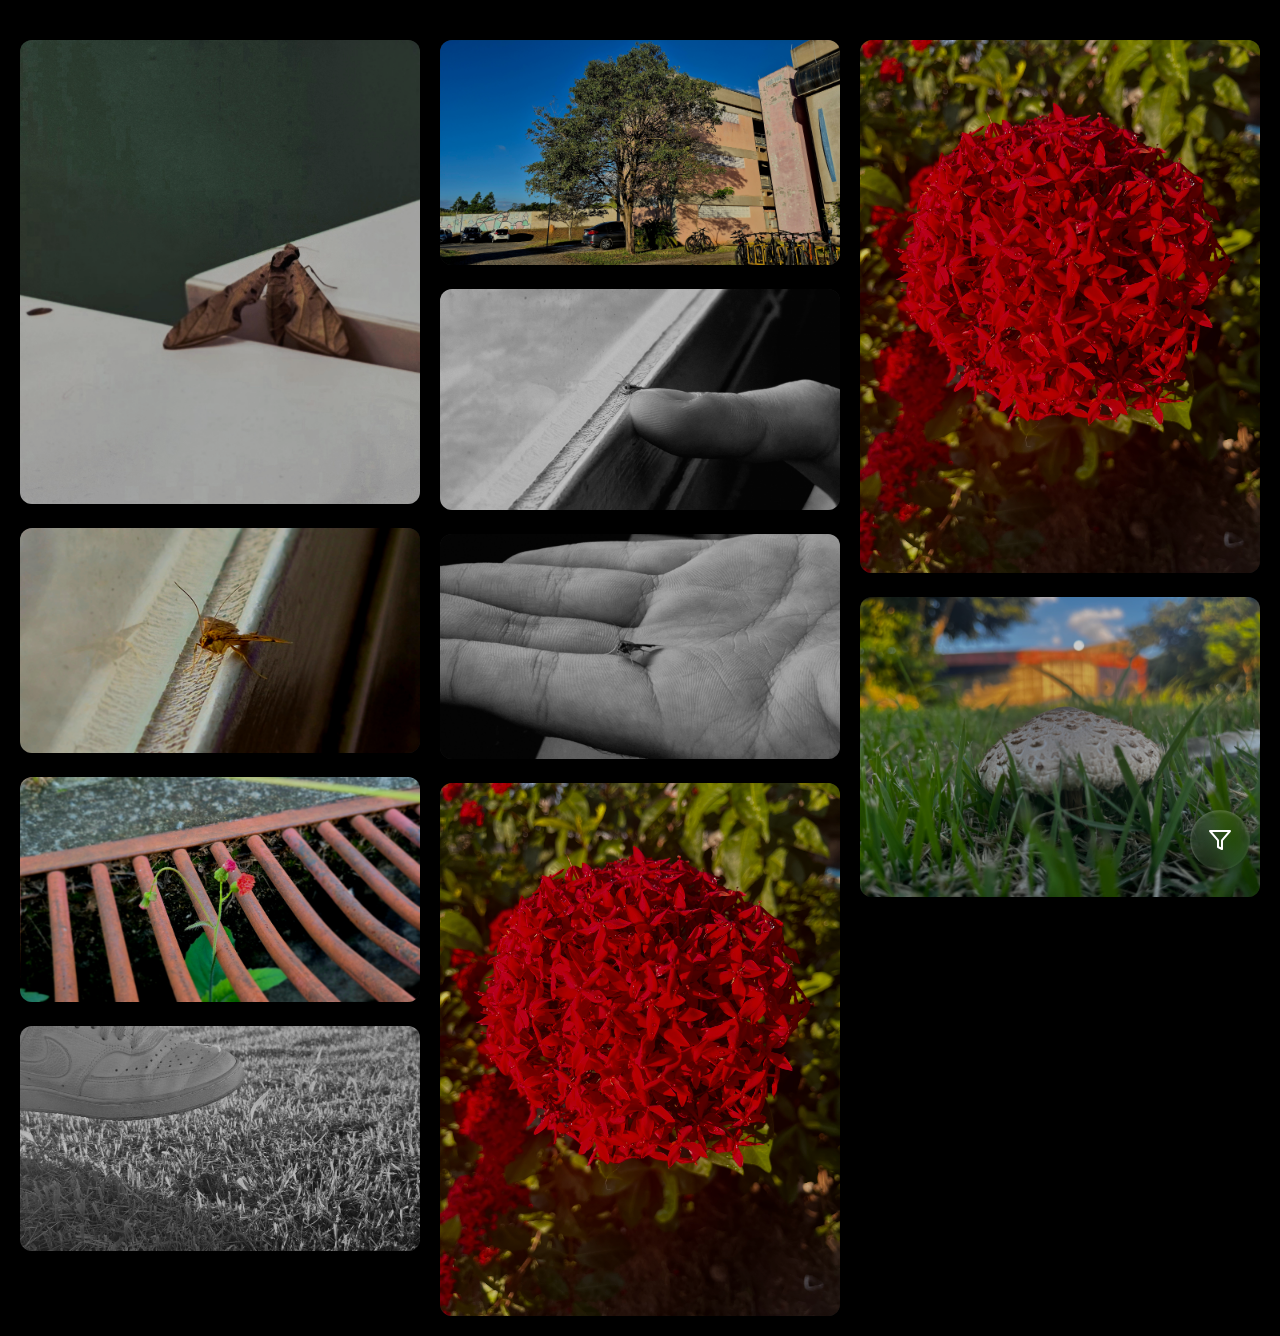
==== index.html @ af302699 "Testando build" ====
<!DOCTYPE html>
<html lang="pt-BR">
<head>
  <meta charset="UTF-8">
  <meta name="viewport" content="width=device-width, initial-scale=1.0">
  <title>Galeria - Portfólio Fotográfico</title>
  
  <link rel="stylesheet" href="css/galeria.css">
</head>
<body>
  <div class="lanterna-overlay"></div>

  <main class="gallery-container">
    
    <div class="photo-card" data-category="flora">
      <img src="img/foto1.jpg" alt="Descrição da foto 1" />
      <div class="expand-icon" title="Ver foto em tela cheia">
        <svg viewBox="0 0 24 24" fill="none" stroke="currentColor" stroke-width="2"><path d="M15 3h6v6M9 21H3v-6M21 3l-7 7M3 21l7-7"/></svg>
      </div>
      <div class="photo-overlay">
        <h3 class="scientific-name">Espécie 1</h3>
        <p>Descrição detalhada da foto 1.</p>
      </div>
    </div>

    <div class="photo-card" data-category="fauna">
      <img src="img/foto2.jpg" alt="Descrição da foto 2" />
      <div class="expand-icon" title="Ver foto em tela cheia">
        <svg viewBox="0 0 24 24" fill="none" stroke="currentColor" stroke-width="2"><path d="M15 3h6v6M9 21H3v-6M21 3l-7 7M3 21l7-7"/></svg>
      </div>
      <div class="photo-overlay">
        <h3 class="scientific-name">Espécie 2</h3>
        <p>Descrição detalhada da foto 2.</p>
      </div>
    </div>

    <div class="photo-card" data-category="flora">
      <img src="img/foto3.jpg" alt="Descrição da foto 3" />
      <div class="expand-icon" title="Ver foto em tela cheia">
        <svg viewBox="0 0 24 24" fill="none" stroke="currentColor" stroke-width="2"><path d="M15 3h6v6M9 21H3v-6M21 3l-7 7M3 21l7-7"/></svg>
      </div>
      <div class="photo-overlay">
        <h3 class="scientific-name">Espécie 3</h3>
        <p>Descrição detalhada da foto 3.</p>
      </div>
    </div>

    <div class="photo-card" data-category="fauna">
      <img src="img/foto4.jpg" alt="Descrição da foto 4" />
      <div class="expand-icon" title="Ver foto em tela cheia">
        <svg viewBox="0 0 24 24" fill="none" stroke="currentColor" stroke-width="2"><path d="M15 3h6v6M9 21H3v-6M21 3l-7 7M3 21l7-7"/></svg>
      </div>
      <div class="photo-overlay">
        <h3 class="scientific-name">Espécie 4</h3>
        <p>Descrição detalhada da foto 4.</p>
      </div>
    </div>

    <div class="photo-card" data-category="flora">
      <img src="img/foto5.jpg" alt="Descrição da foto 5" />
      <div class="expand-icon" title="Ver foto em tela cheia">
        <svg viewBox="0 0 24 24" fill="none" stroke="currentColor" stroke-width="2"><path d="M15 3h6v6M9 21H3v-6M21 3l-7 7M3 21l7-7"/></svg>
      </div>
      <div class="photo-overlay">
        <h3 class="scientific-name">Espécie 5</h3>
        <p>Descrição detalhada da foto 5.</p>
      </div>
    </div>

    <div class="photo-card" data-category="fauna">
      <img src="img/foto6.jpg" alt="Descrição da foto 6" />
      <div class="expand-icon" title="Ver foto em tela cheia">
        <svg viewBox="0 0 24 24" fill="none" stroke="currentColor" stroke-width="2"><path d="M15 3h6v6M9 21H3v-6M21 3l-7 7M3 21l7-7"/></svg>
      </div>
      <div class="photo-overlay">
        <h3 class="scientific-name">Espécie 6</h3>
        <p>Descrição detalhada da foto 6.</p>
      </div>
    </div>

    <div class="photo-card" data-category="flora">
      <img src="img/foto7.jpg" alt="Descrição da foto 7" />
      <div class="expand-icon" title="Ver foto em tela cheia">
        <svg viewBox="0 0 24 24" fill="none" stroke="currentColor" stroke-width="2"><path d="M15 3h6v6M9 21H3v-6M21 3l-7 7M3 21l7-7"/></svg>
      </div>
      <div class="photo-overlay">
        <h3 class="scientific-name">Espécie 7</h3>
        <p>Descrição detalhada da foto 7.</p>
      </div>
    </div>

    <div class="photo-card" data-category="fauna">
      <img src="img/teste.jpg" alt="Descrição da foto teste" />
      <div class="expand-icon" title="Ver foto em tela cheia">
        <svg viewBox="0 0 24 24" fill="none" stroke="currentColor" stroke-width="2"><path d="M15 3h6v6M9 21H3v-6M21 3l-7 7M3 21l7-7"/></svg>
      </div>
      <div class="photo-overlay">
        <h3 class="scientific-name">Espécie Teste</h3>
        <p>Descrição detalhada da foto teste.</p>
      </div>
    </div>

    <div class="photo-card" data-category="flora">
      <img src="img/teste.jpg" alt="Ixora-chinesa" />
      <div class="expand-icon" title="Ver foto em tela cheia">
        <svg viewBox="0 0 24 24" fill="none" stroke="currentColor" stroke-width="2"><path d="M15 3h6v6M9 21H3v-6M21 3l-7 7M3 21l7-7"/></svg>
      </div>
      <div class="photo-overlay">
        <h3 class="scientific-name">Ixora-chinesa</h3>
        <p>É um arbusto ornamental muito utilizado em paisagismo devido à sua floração densa e as flores se agrupam em grandes buquês esféricos, podendo ser encontradas nas cores vermelha, amarela ou laranja. É uma planta da família Rubiaceae, nativa de regiões tropicais.</p>
        
        <ul class="tech-specs" style="display: none;">
          <li><strong>Câmera:</strong> Apple iPhone 13 (HEIF)</li>
          <li><strong>Lente:</strong> Grande-Angular — 26 mm ƒ1,6</li>
          <li><strong>Resolução:</strong> 12 MP • 3024 x 4032 • 1,7 MB</li>
          <li><strong>Perfil:</strong> CONTRASTE RICO</li>
          <li><strong>Ajustes:</strong> ISO 50 | 26 mm | 0 ev | ƒ1,6 | 1/360 s</li>
        </ul>
      </div>
    </div>

    <div class="photo-card" data-category="flora">
      <img src="img/teste2.jpg" alt="Descrição da foto teste 2" />
      <div class="expand-icon" title="Ver foto em tela cheia">
        <svg viewBox="0 0 24 24" fill="none" stroke="currentColor" stroke-width="2"><path d="M15 3h6v6M9 21H3v-6M21 3l-7 7M3 21l7-7"/></svg>
      </div>
      <div class="photo-overlay">
        <h3 class="scientific-name">Espécie Teste 2</h3>
        <p>Descrição detalhada da foto teste 2.</p>
      </div>
    </div>

  </main>
  
  <div id="fullscreen-modal" class="modal">
    <span class="close-fullscreen">&times;</span>
    <img id="fullscreen-img" src="" alt="Foto em tela cheia">
  </div>

  <div id="photo-modal" class="modal">
    <span class="close-modal">&times;</span>
    <div class="modal-content">
      <div class="modal-img-container">
        <img id="modal-img" src="" alt="Foto expandida">
        <div class="expand-icon-modal" title="Ver foto em tela cheia">
          <svg viewBox="0 0 24 24" fill="none" stroke="currentColor" stroke-width="2"><path d="M15 3h6v6M9 21H3v-6M21 3l-7 7M3 21l7-7"/></svg>
        </div>
      </div>
      <div id="modal-info">
        <h3 id="modal-title" class="scientific-name"></h3>
        <p id="modal-desc"></p>
        <div id="modal-tech-specs" class="exif-container"></div>
      </div>
    </div>
  </div>

  <button id="filter-btn" class="floating-btn" title="Filtrar Imagens">
    <svg viewBox="0 0 24 24" fill="none" stroke="currentColor" stroke-width="2" stroke-linecap="round" stroke-linejoin="round">
      <polygon points="22 3 2 3 10 12.46 10 19 14 21 14 12.46 22 3"></polygon>
    </svg>
  </button>

  <div id="filter-panel" class="filter-panel">
    <div class="filter-header">
      <h4>Filtrar por:</h4>
      <span class="close-filter">&times;</span>
    </div>
    
    <div class="filter-options">
      <label class="filter-label">
        <input type="checkbox" value="flora">
        <span class="custom-checkbox"></span>
        Flora
      </label>
      
      <label class="filter-label">
        <input type="checkbox" value="fauna">
        <span class="custom-checkbox"></span>
        Fauna
      </label>

      <label class="filter-label">
        <input type="checkbox" value="todos" checked>
        <span class="custom-checkbox"></span>
        Mostrar Todos
      </label>
    </div>
  </div>

  <script src="js/galeria.js"></script>
</body>
</html>
---- css/galeria.css ----
/* Configuração Geral do Corpo da Página */
body {
  background-color: #000000; 
  transition: background-color 0.3s ease;
  margin: 0;
  padding: 0;
  /* O 'overflow: hidden;' foi removido para permitir o scroll na página */
}

/* Container principal - Efeito Mural/Mosaico (Masonry) */
.gallery-container {
  /* Define o número de colunas do mosaico */
  column-count: 3; 
  /* Define o espaço (gap) exato entre as colunas (igual ao do telemóvel) */
  column-gap: 20px; 
  
  padding: 20px; 
  max-width: 1300px; 
  margin: 0 auto; 
  margin-top: 20px;
  /* Garante que os cards ficam à frente da luz de fundo */
  position: relative;
  z-index: 1; 
}

/* Responsividade: reduz o número de colunas em ecrãs mais pequenos */
@media (max-width: 900px) {
  .gallery-container { column-count: 2; }
}
@media (max-width: 500px) {
  .gallery-container { column-count: 2; }
}

/* Container do Card */
.photo-card {
  position: relative;
  border-radius: 12px; 
  background-color: #1a1a1a; 
  cursor: pointer;
  overflow: hidden;
  width: 100%;  
  margin-bottom: 24px; 
  break-inside: avoid; 
  
  /* NOVAS LINHAS PARA A ANIMAÇÃO DE ENTRADA: */
  opacity: 0; /* O card nasce invisível */
  animation: surgirCascata 0.7s cubic-bezier(0.2, 0.8, 0.2, 1) forwards; 
}

@keyframes surgirCascata {
  0% {
    opacity: 0;
    transform: translateY(50px); /* Começa 50px mais para baixo */
  }
  100% {
    opacity: 1;
    transform: translateY(0); /* Sobe para a posição original */
  }
}

/* Estilização da Imagem */
.photo-card img {
  width: 100%;  
  height: auto; /* Permite que fotografias verticais fiquem altas e horizontais fiquem baixas */
  display: block; /* Remove o pequeno espaço invisível que os navegadores deixam debaixo das imagens */
  transition: transform 0.4s ease, filter 0.4s ease;
  filter: brightness(0.8); 
}

/* Efeito na Imagem ao passar o rato */
.photo-card:hover img {
  transform: scale(1.05);
  filter: brightness(1); 
}

/* Camada de texto oculta (Overlay) */
.photo-overlay {
  position: absolute;
  bottom: 0;
  left: 0;
  width: 100%; 
  padding: 20px;
  box-sizing: border-box; 
  background: linear-gradient(transparent, rgba(0, 0, 0, 0.9)); 
  color: #f5f5f5;
  transform: translateY(100%); 
  transition: transform 0.3s ease;
}

.photo-card:hover .photo-overlay {
  transform: translateY(0);
}

.scientific-name {
  font-style: italic;
  color: #a7f3d0; 
  margin: 5px 0; 
}

/* Efeito de Lanterna / Ambilight (Mantido) */
.lanterna-overlay {
  position: fixed;
  top: 0;
  left: 0;
  width: 100%;
  height: 100%;
  pointer-events: none; 
  opacity: 0;
  transition: opacity 0.3s ease; 
  mix-blend-mode: screen; 
  z-index: 0; 
}
/* =========================================
   ESTILOS DO POP-UP (MODAL) COM TRANSIÇÕES
   ========================================= */

/* Fundo escuro do Modal - Modificado para permitir animação */
.modal {
  display: flex; 
  position: fixed;
  z-index: 100; /* Acima de tudo */
  left: 0;
  top: 0;
  width: 100%;
  height: 100%;
  background-color: rgba(0, 0, 0, 0); 
  backdrop-filter: blur(0px);
  opacity: 0;
  visibility: hidden;
  pointer-events: none; /* Ignora cliques quando invisível */
  align-items: center;
  justify-content: center;
  padding: 20px;
  box-sizing: border-box;
  transition: opacity 0.4s ease, visibility 0.4s ease, backdrop-filter 0.4s ease;
}

/* Estado Ativo: Fade-in do fundo do Modal */
.modal.show {
  opacity: 1;
  visibility: visible;
  pointer-events: auto;
  background-color: rgba(0, 0, 0, 0.88); 
  backdrop-filter: blur(6px);
}

/* Caixa principal - TAMANHO PADRONIZADO IGUAL PARA TODOS */
.modal-content {
  background-color: #000000;
  border-radius: 14px;  
  width: 100%;
  max-width: 950px; /* Largura máxima idêntica */
  height: 80vh;      /* Altura idêntica para todos (80% da tela) */
  max-height: 580px; /* Limite para telas muito grandes */
  display: flex;
  flex-direction: column; 
  overflow: hidden;
  position: relative;
  box-shadow: 0 20px 50px rgba(0, 0, 0, 0.7);
  
  /* EFEITO DE SURGIR (Começa menor/encolhido e invisível) */
  transform: scale(0.82);
  opacity: 0;
  transition: transform 0.4s cubic-bezier(0.34, 1.56, 0.64, 1), opacity 0.4s ease;
}

/* Quando o modal abre, ele expande para o tamanho normal */
.modal.show .modal-content {
  transform: scale(1);
  opacity: 1;
}

/* Divide em duas colunas perfeitas (50% / 50%) em computadores */
@media (min-width: 768px) {
  .modal-content {
    flex-direction: row; 
  }
}

/* Container da Imagem no Modal */
.modal-img-container {
  width: 100%;
  height: 45%; /* Divisão no mobile */
  position: relative;
  overflow: hidden;
  z-index: 2; /* Fica acima do texto para projetar a sombra */
}

@media (min-width: 768px) {
  .modal-img-container {
    width: 50%; /* Metade exata do modal */
    height: 100%;
  }
}

.modal-img-container img {
  width: 100%;
  height: 100%;
  object-fit: cover; /* Recorta a imagem cirurgicamente para encaixar no padrão */
}

/* TRANSIÇÃO DE SOMBRA ENTRE A FOTO E OS DADOS (MAIS FORTE) */
.modal-img-container::after {
  content: '';
  position: absolute;
  top: 0;
  left: 0;
  width: 100%;
  height: 100%;
  pointer-events: none;
  box-shadow: inset 0 0 0 rgba(0, 0, 0, 0);
  transition: box-shadow 0.6s ease; /* Tempo levemente aumentado para acompanhar o tamanho da sombra */
}

/* Sombra muito mais densa e extensa */
@media (min-width: 768px) {
  .modal.show .modal-img-container::after {
    /* O valor -150px empurra a sombra bem mais para dentro da foto, e a opacidade foi para 1 (preto total) */
    box-shadow: inset -150px 0 120px -20px rgba(0, 0, 0, 1);
  }
  
  /* Faz o container de texto também projetar uma sombra física por cima da imagem */
  #modal-info {
    box-shadow: -20px 0 40px rgba(0, 0, 0, 0.8);
    z-index: 3; /* Garante que a sombra do texto fique por cima da imagem */
  }
}

@media (max-width: 767px) {
  .modal.show .modal-img-container::after {
    /* Mesmo efeito forte, mas vindo de baixo para cima no celular */
    box-shadow: inset 0 -150px 120px -20px rgba(0, 0, 0, 1);
  }
  
  #modal-info {
    box-shadow: 0 -20px 40px rgba(0, 0, 0, 0.8);
    z-index: 3;
  }
}

/* Área de texto dos Dados Técnicos */
#modal-info {
  padding: 35px;
  background-color: #000000;
  color: #f5f5f5;
  width: 100%;
  height: 55%; /* Divisão no mobile */
  box-sizing: border-box;
  overflow-y: auto; /* Se a descrição for gigante, gera scroll só no texto */
  z-index: 1;
}

@media (min-width: 768px) {
  #modal-info {
    width: 50%; /* A outra metade exata */
    height: 100%;
  }
}

#modal-title {
  margin-top: 0;
  font-size: 1.8rem;
  letter-spacing: 0.5px;
}

/* Botão de Fechar (X) */
.close-modal {
  position: absolute;
  top: 15px;
  right: 25px;
  color: rgba(255, 255, 255, 0.6);
  font-size: 35px;
  font-weight: bold;
  cursor: pointer;
  transition: color 0.3s, transform 0.3s;
  z-index: 102; 
}

.close-modal:hover {
  color: #a7f3d0;
  transform: scale(1.1);
}

/* =========================================
   ÍCONE DE EXPANDIR NO CARD
   ========================================= */
.expand-icon {
  position: absolute;
  top: 15px;
  right: 15px;
  width: 36px;
  height: 36px;
  background-color: rgba(0, 0, 0, 0.5);
  backdrop-filter: blur(4px);
  border-radius: 50%;
  display: flex;
  align-items: center;
  justify-content: center;
  color: white;
  z-index: 10;
  cursor: pointer;
  opacity: 0; /* Escondido por padrão */
  transition: opacity 0.3s, background-color 0.3s, transform 0.2s;
}

.photo-card:hover .expand-icon {
  opacity: 1; /* Aparece ao passar o mouse na foto */
}

.expand-icon:hover {
  background-color: rgba(0, 0, 0, 0.9);
  transform: scale(1.15);
}

.expand-icon svg {
  width: 18px;
  height: 18px;
}

/* =========================================
   ÍCONE DE EXPANDIR DENTRO DO MODAL
   ========================================= */
.expand-icon-modal {
  position: absolute;
  top: 15px;
  left: 15px;
  width: 36px;
  height: 36px;
  background-color: rgba(0, 0, 0, 0.5);
  backdrop-filter: blur(4px);
  border-radius: 50%;
  display: flex;
  align-items: center;
  justify-content: center;
  color: white;
  z-index: 10;
  cursor: pointer;
  opacity: 1; /* Sempre visível dentro do modal */
  transition: background-color 0.3s, transform 0.2s;
}

.expand-icon-modal:hover {
  background-color: rgba(0, 0, 0, 0.9);
  transform: scale(1.15);
}

.expand-icon-modal svg {
  width: 18px;
  height: 18px;
}

/* =========================================
   ESTILOS DO POP-UP FULLSCREEN (SÓ A FOTO)
   ========================================= */
#fullscreen-modal {
  z-index: 200; /* Tem que ficar acima do outro modal caso abra sem querer */
  background-color: rgba(0, 0, 0, 0.95); /* Fundo quase 100% preto */
  backdrop-filter: blur(10px);
}

#fullscreen-img {
  max-width: 95vw; /* 95% da largura da tela */
  max-height: 95vh; /* 95% da altura da tela */
  object-fit: contain; /* Garante que a foto NUNCA seja cortada */
  border-radius: 6px;
  box-shadow: 0 10px 40px rgba(0,0,0,0.8);
  
  /* Mantém a animação de "surgir" que fizemos no outro */
  transform: scale(0.82);
  opacity: 0;
  transition: transform 0.4s cubic-bezier(0.34, 1.56, 0.64, 1), opacity 0.4s ease;
}

#fullscreen-modal.show #fullscreen-img {
  transform: scale(1);
  opacity: 1;
}

.close-fullscreen {
  position: absolute;
  top: 20px;
  right: 30px;
  color: rgba(255, 255, 255, 0.6);
  font-size: 45px; /* X um pouco maior */
  font-weight: bold;
  cursor: pointer;
  z-index: 201;
  transition: color 0.3s, transform 0.3s;
}

.close-fullscreen:hover {
  color: #fff;
  transform: scale(1.1);
}
/* =========================================
   BOTÃO FLUTUANTE DE FILTRO - LIQUID GLASS (SUAVE)
   ========================================= */
.floating-btn {
  position: fixed;
  bottom: 30px;
  right: 30px;
  width: 60px;
  height: 60px;
  border-radius: 50%;
  
  /* 1. Gradiente com branco quase imperceptível */
  background: linear-gradient(135deg, rgba(255, 255, 255, 0.08), rgba(255, 255, 255, 0.01));
  
  /* 2. Desfoque mais natural e saturação mais contida */
  backdrop-filter: blur(8px) saturate(120%);
  -webkit-backdrop-filter: blur(8px) saturate(120%); 
  
  /* 3. Iluminação das bordas muito mais sutil */
  border: 1px solid rgba(255, 255, 255, 0.05);
  border-top-color: rgba(255, 255, 255, 0.15);
  border-left-color: rgba(255, 255, 255, 0.15);
  
  /* 4. Sombra externa difusa e brilho interno bem leve */
  box-shadow: 0 8px 25px rgba(0, 0, 0, 0.25), inset 0 1px 3px rgba(255, 255, 255, 0.15);
  
  color: #ffffff; 
  cursor: pointer;
  z-index: 90; 
  display: flex;
  align-items: center;
  justify-content: center;
  
  /* Transição estendida para 0.5s para um movimento mais "preguiçoso" e fluido */
  transition: all 0.5s ease; 
}

/* AO PASSAR O MOUSE (HOVER) MAIS DELICADO */
.floating-btn:hover {
  /* Cresce e gira um pouquinho menos */
  transform: scale(1.08) rotate(3deg); 
  
  /* Um branco 95% em vez de 100% chapado para não agredir os olhos */
  background: rgba(255, 255, 255, 0.95); 
  border-color: rgba(255, 255, 255, 0.5);
  
  /* Sombra mais espalhada e aura branca mais fraca */
  box-shadow: 0 12px 30px rgba(0, 0, 0, 0.35), 0 0 15px rgba(255, 255, 255, 0.2);
  
  color: #121212; 
}

.floating-btn svg {
  width: 24px;
  height: 24px;
  transition: stroke 0.5s ease; 
}

/* =========================================
   PAINEL DE FILTROS (PEQUENO MODAL)
   ========================================= */
.filter-panel {
  position: fixed;
  bottom: 100px; /* Fica um pouco acima do botão flutuante */
  right: 30px;
  width: 250px;
  background-color: #1a1a1a;
  border-radius: 12px;
  box-shadow: 0 15px 35px rgba(0, 0, 0, 0.8);
  padding: 20px;
  z-index: 89;
  border: 1px solid rgba(255, 255, 255, 0.1);
  
  /* Animação de surgimento */
  opacity: 0;
  visibility: hidden;
  transform: translateY(20px) scale(0.95);
  transform-origin: bottom right; /* Anima a partir do canto inferior direito */
  transition: all 0.3s cubic-bezier(0.34, 1.56, 0.64, 1);
}

.filter-panel.show {
  opacity: 1;
  visibility: visible;
  transform: translateY(0) scale(1);
}

.filter-header {
  display: flex;
  justify-content: space-between;
  align-items: center;
  margin-bottom: 15px;
  border-bottom: 1px solid rgba(255, 255, 255, 0.1);
  padding-bottom: 10px;
}

.filter-header h4 {
  margin: 0;
  color: #f5f5f5;
  font-size: 1.1rem;
}

.close-filter {
  color: rgba(255, 255, 255, 0.6);
  font-size: 24px;
  cursor: pointer;
  line-height: 1;
  transition: color 0.3s;
}

.close-filter:hover {
  color: #ffffff;
}

/* Estilo Customizado para os Checkboxes */
.filter-options {
  display: flex;
  flex-direction: column;
  gap: 12px;
}

.filter-label {
  display: flex;
  align-items: center;
  color: #ccc;
  cursor: pointer;
  font-size: 0.95rem;
  transition: color 0.2s;
}

.filter-label:hover {
  color: #fff;
}

/* Esconde o checkbox padrão do navegador */
.filter-label input {
  display: none; 
}

/* Cria a caixinha customizada */
.custom-checkbox {
  width: 18px;
  height: 18px;
  border: 2px solid #555;
  border-radius: 4px;
  margin-right: 10px;
  position: relative;
  transition: all 0.2s;
}

/* Desenha o 'v' do check usando bordas quando está marcado */
.filter-label input:checked + .custom-checkbox::after {
  content: '';
  position: absolute;
  left: 5px;
  top: 1px;
  width: 4px;
  height: 10px;
  border: solid #121212;
  border-width: 0 2px 2px 0;
  transform: rotate(45deg);
}

/* Muda a cor da caixa quando marcado */
.filter-label input:checked + .custom-checkbox {
  background-color: #ffffff;
  border-color: #ffffff;
}

/* =========================================
   DADOS TÉCNICOS DA FOTO NO MODAL
   ========================================= */
.exif-container {
  margin-top: 25px;
  padding-top: 20px;
  border-top: 1px solid rgba(255, 255, 255, 0.1); /* Linha divisória sutil */
}

.exif-container ul {
  list-style: none;
  padding: 0;
  margin: 0;
  display: flex;
  flex-direction: column;
  gap: 8px; /* Espaço entre as linhas de dados */
}

.exif-container li {
  font-size: 0.85rem;
  color: #bbb;
  background: rgba(255, 255, 255, 0.05); /* Fundo translúcido para cada item */
  padding: 10px 14px;
  border-radius: 8px;
  font-family: monospace; /* Fonte com estilo de código/dados */
}

.exif-container li strong {
  color: #a7f3d0; /* Usa a cor de destaque da sua galeria */
  font-weight: normal;
  font-family: sans-serif;
  margin-right: 6px;
}
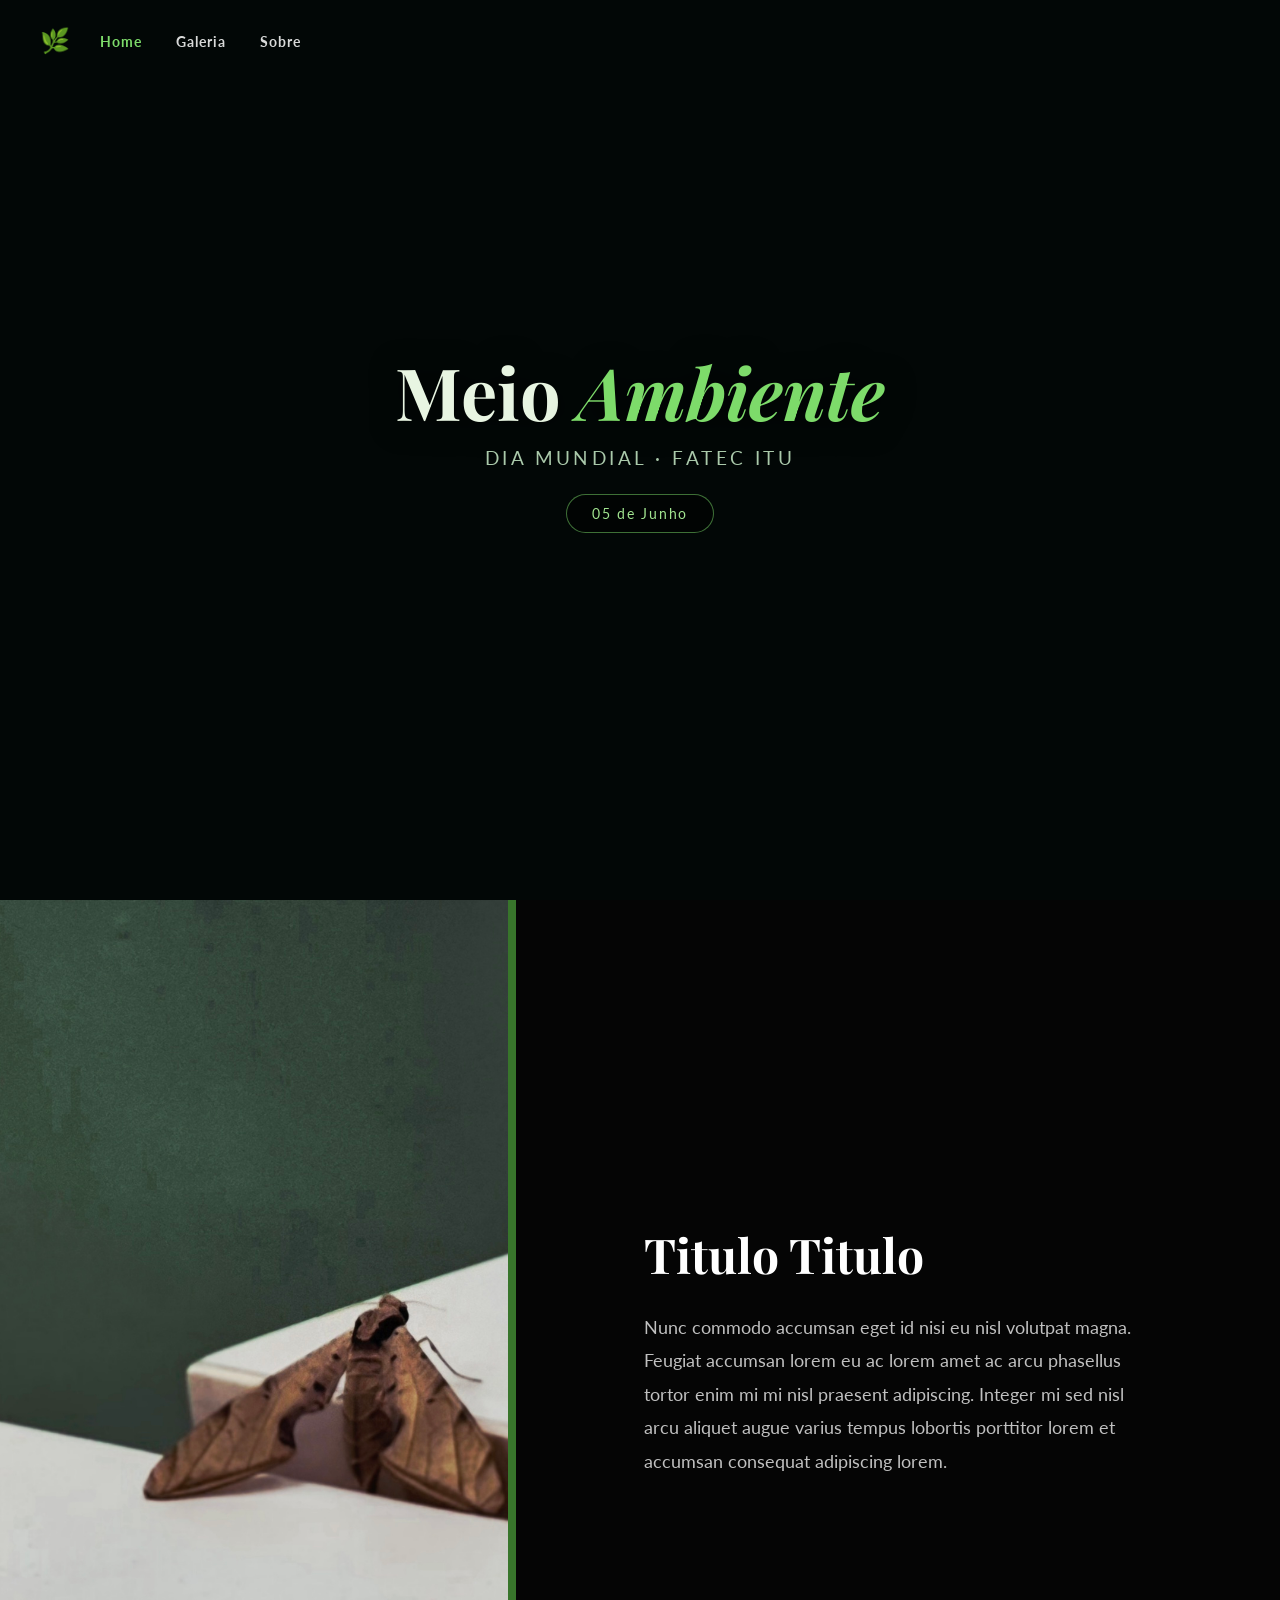
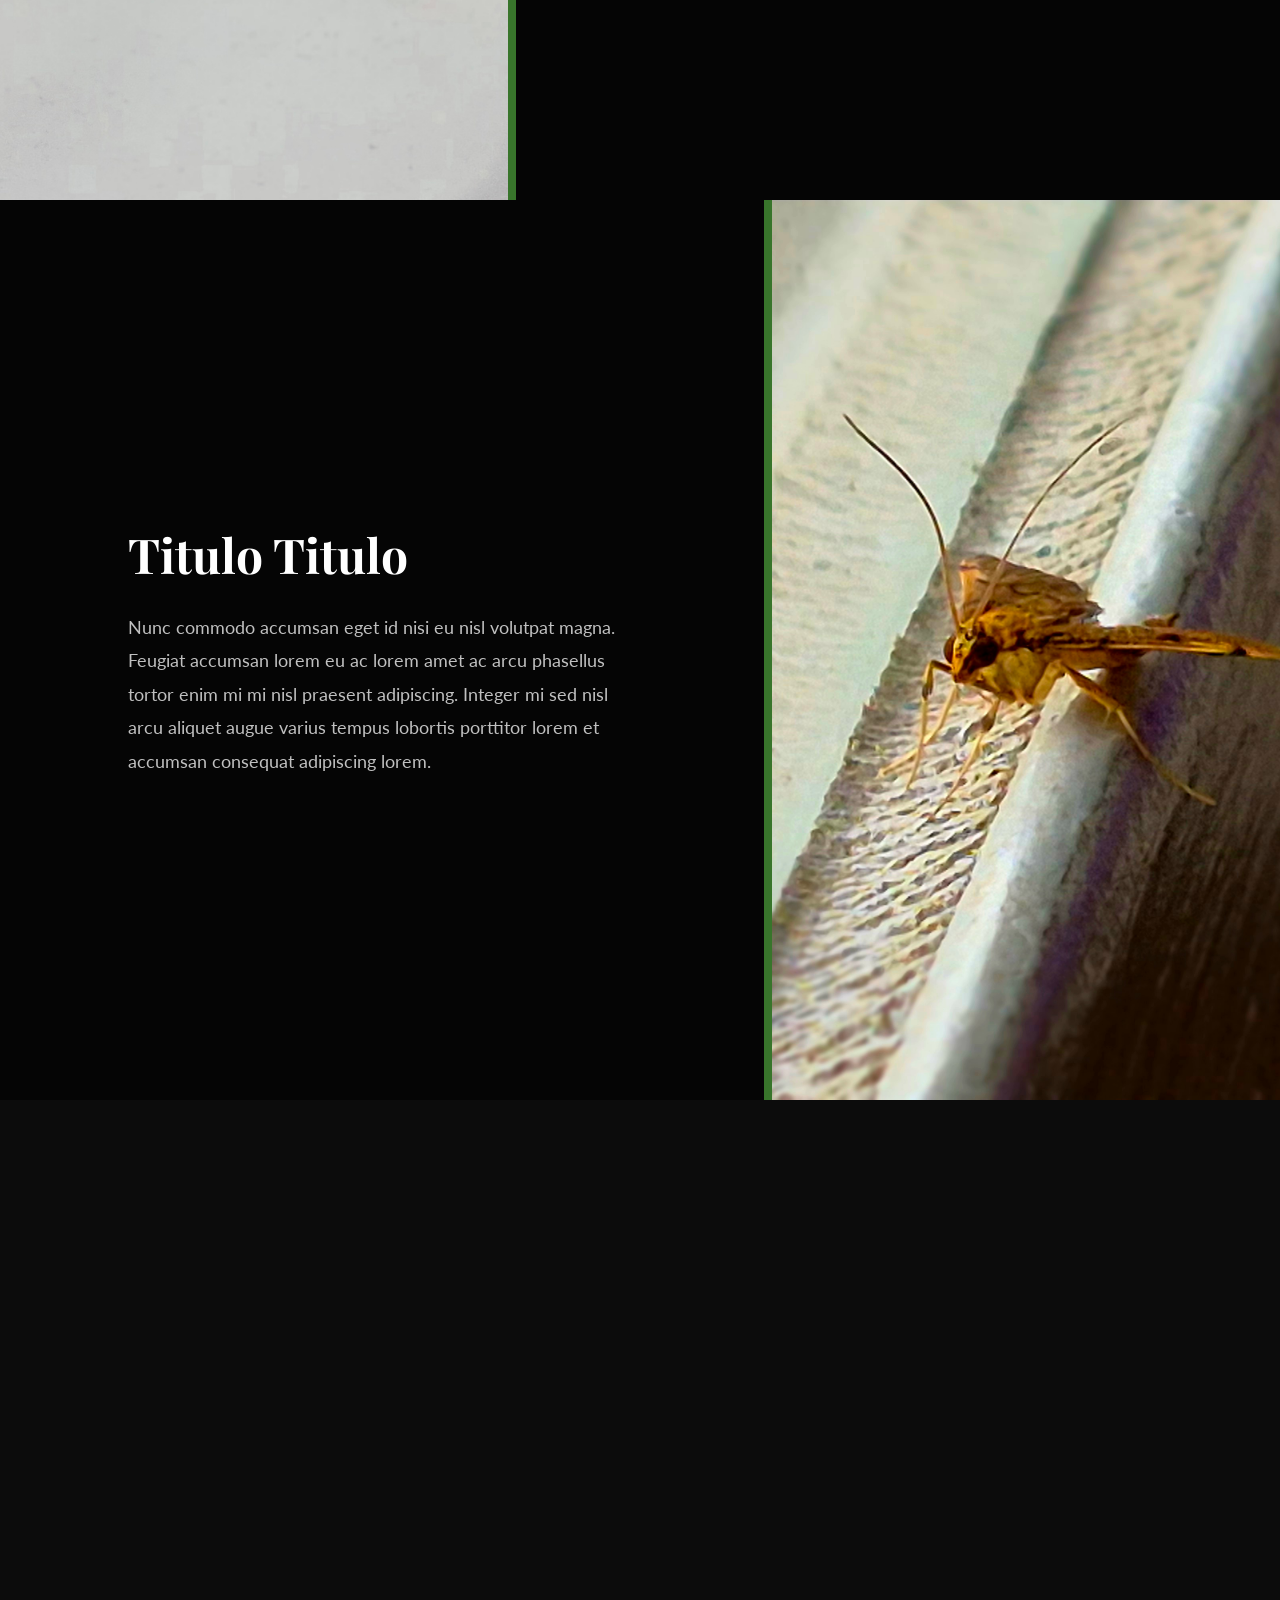
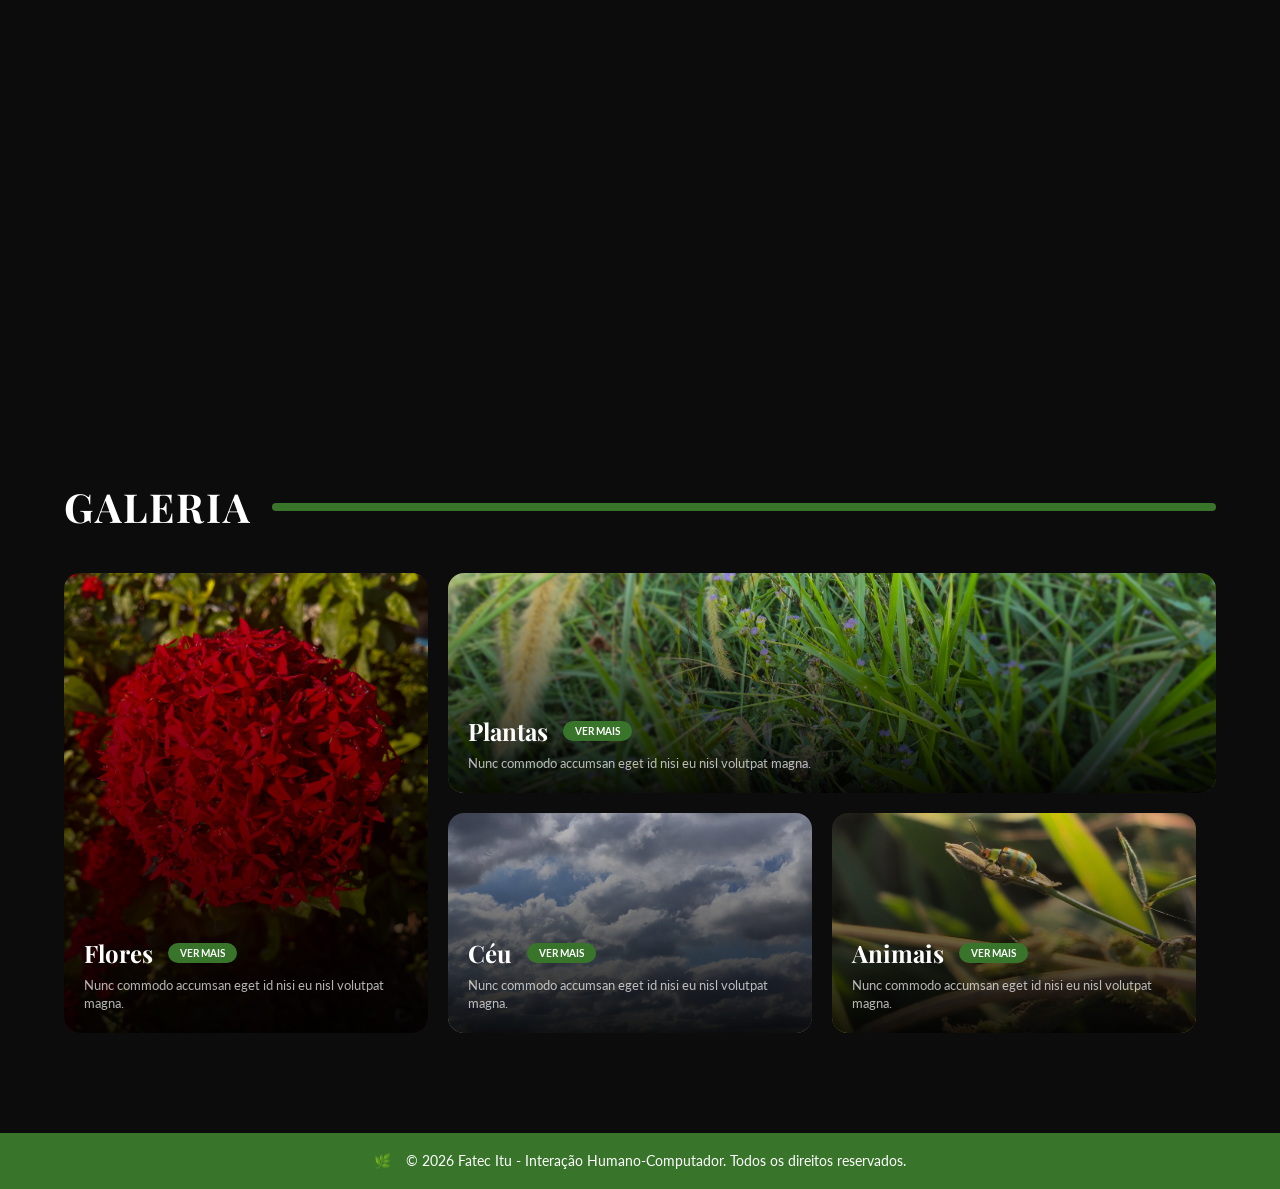
==== commit 95e5fa92: ":sparkles: feat: Página inicial" ====
--- a/index.html
+++ b/index.html
@@ -3,190 +3,132 @@
 <head>
   <meta charset="UTF-8">
   <meta name="viewport" content="width=device-width, initial-scale=1.0">
-  <title>Galeria - Portfólio Fotográfico</title>
+  <title>Portfólio Ambiental - Fatec Itu</title>
   
-  <link rel="stylesheet" href="css/galeria.css">
+  <link href="https://fonts.googleapis.com/css2?family=Playfair+Display:ital,wght@0,400;0,700;1,400&family=Lato:wght@300;400;700&display=swap" rel="stylesheet">
+  
+  <link rel="stylesheet" href="css/style.css">
 </head>
 <body>
-  <div class="lanterna-overlay"></div>
 
-  <main class="gallery-container">
-    
-    <div class="photo-card" data-category="flora">
-      <img src="img/foto1.jpg" alt="Descrição da foto 1" />
-      <div class="expand-icon" title="Ver foto em tela cheia">
-        <svg viewBox="0 0 24 24" fill="none" stroke="currentColor" stroke-width="2"><path d="M15 3h6v6M9 21H3v-6M21 3l-7 7M3 21l7-7"/></svg>
-      </div>
-      <div class="photo-overlay">
-        <h3 class="scientific-name">Espécie 1</h3>
-        <p>Descrição detalhada da foto 1.</p>
-      </div>
+  <header class="menu-topo">
+    <div class="logo">🌿</div>
+    <nav>
+      <a href="#" class="active">Home</a>
+      <a href="galeria.html">Galeria</a>
+      <a href="sobre.html">Sobre</a>
+    </nav>
+  </header>
+
+  <section class="banner-principal" id="hero">
+
+    <div class="container-video">
+      <video autoplay loop muted playsinline class="video-fundo">
+        <source src="video/floresta4.mp4" type="video/mp4">
+      </video>
+      <div class="camada-escura"></div>
     </div>
 
-    <div class="photo-card" data-category="fauna">
-      <img src="img/foto2.jpg" alt="Descrição da foto 2" />
-      <div class="expand-icon" title="Ver foto em tela cheia">
-        <svg viewBox="0 0 24 24" fill="none" stroke="currentColor" stroke-width="2"><path d="M15 3h6v6M9 21H3v-6M21 3l-7 7M3 21l7-7"/></svg>
-      </div>
-      <div class="photo-overlay">
-        <h3 class="scientific-name">Espécie 2</h3>
-        <p>Descrição detalhada da foto 2.</p>
-      </div>
+    <div class="caixa-texto">
+      <h1 class="titulo-principal">Meio <em>Ambiente</em></h1>
+      <p class="subtitulo">Dia Mundial &middot; Fatec Itu</p>
+      <span class="etiqueta-data">05 de Junho</span>
     </div>
 
-    <div class="photo-card" data-category="flora">
-      <img src="img/foto3.jpg" alt="Descrição da foto 3" />
-      <div class="expand-icon" title="Ver foto em tela cheia">
-        <svg viewBox="0 0 24 24" fill="none" stroke="currentColor" stroke-width="2"><path d="M15 3h6v6M9 21H3v-6M21 3l-7 7M3 21l7-7"/></svg>
+<!-- <a href="galeria.html" class="link-rolar">
+      <div class="botao-rolar">
+        <span>Acessar Galeria</span>
+        <div class="seta-rolar"></div>
       </div>
-      <div class="photo-overlay">
-        <h3 class="scientific-name">Espécie 3</h3>
-        <p>Descrição detalhada da foto 3.</p>
+    </a>
+-->
+  </section>
+
+  <main class="conteudo-principal">
+    
+    <article class="bloco-alternado animar-scroll">
+      <div class="imagem-bloco" style="background-image: url('img/foto1.jpg');"></div>
+      <div class="texto-bloco borda-esquerda">
+        <h3>Titulo Titulo</h3>
+        <p>Nunc commodo accumsan eget id nisi eu nisl volutpat magna. Feugiat accumsan lorem eu ac lorem amet ac arcu phasellus tortor enim mi mi nisl praesent adipiscing. Integer mi sed nisl arcu aliquet augue varius tempus lobortis porttitor lorem et accumsan consequat adipiscing lorem.</p>
       </div>
+    </article>
+
+    <article class="bloco-alternado reverso animar-scroll">
+      <div class="imagem-bloco" style="background-image: url('img/foto2.jpg');"></div>
+      
+      <div class="texto-bloco borda-direita">
+        <h3>Titulo Titulo</h3>
+        <p>Nunc commodo accumsan eget id nisi eu nisl volutpat magna. Feugiat accumsan lorem eu ac lorem amet ac arcu phasellus tortor enim mi mi nisl praesent adipiscing. Integer mi sed nisl arcu aliquet augue varius tempus lobortis porttitor lorem et accumsan consequat adipiscing lorem.</p>
+      </div>
+    </article>
+
+    <article class="bloco-alternado animar-scroll">
+      <div class="imagem-bloco" style="background-image: url('img/foto3.jpg');"></div>
+      <div class="texto-bloco borda-esquerda">
+        <h3>Titulo Titulo</h3>
+        <p>Nunc commodo accumsan eget id nisi eu nisl volutpat magna. Feugiat accumsan lorem eu ac lorem amet ac arcu phasellus tortor enim mi mi nisl praesent adipiscing. Integer mi sed nisl arcu aliquet augue varius tempus lobortis porttitor lorem et accumsan consequat adipiscing lorem.</p>
+      </div>
+    </article>
+
+  </main>
+
+  <section class="secao-galeria animar-scroll">
+    <div class="cabecalho-galeria">
+      <h2>GALERIA</h2>
+      <div class="linha-verde"></div>
     </div>
 
-    <div class="photo-card" data-category="fauna">
-      <img src="img/foto4.jpg" alt="Descrição da foto 4" />
-      <div class="expand-icon" title="Ver foto em tela cheia">
-        <svg viewBox="0 0 24 24" fill="none" stroke="currentColor" stroke-width="2"><path d="M15 3h6v6M9 21H3v-6M21 3l-7 7M3 21l7-7"/></svg>
-      </div>
-      <div class="photo-overlay">
-        <h3 class="scientific-name">Espécie 4</h3>
-        <p>Descrição detalhada da foto 4.</p>
-      </div>
+    <div class="bento-grid">
+      <a href="#" class="bento-card card-flores" style="background-image: url('img/teste.jpg');">
+        <div class="card-conteudo">
+          <div class="card-header">
+            <h4>Flores</h4>
+            <span class="btn-ver-mais">Ver mais</span>
+          </div>
+          <p>Nunc commodo accumsan eget id nisi eu nisl volutpat magna.</p>
+        </div>
+      </a>
+
+      <a href="#" class="bento-card card-plantas" style="background-image: url('img/plantas.jpg');">
+        <div class="card-conteudo">
+          <div class="card-header">
+            <h4>Plantas</h4>
+            <span class="btn-ver-mais">Ver mais</span>
+          </div>
+          <p>Nunc commodo accumsan eget id nisi eu nisl volutpat magna.</p>
+        </div>
+      </a>
+
+      <a href="#" class="bento-card card-ceu" style="background-image: url('img/ceu.jpeg');">
+        <div class="card-conteudo">
+          <div class="card-header">
+            <h4>Céu</h4>
+            <span class="btn-ver-mais">Ver mais</span>
+          </div>
+          <p>Nunc commodo accumsan eget id nisi eu nisl volutpat magna.</p>
+        </div>
+      </a>
+
+      <a href="#" class="bento-card card-animais" style="background-image: url('img/animais.jpg');">
+        <div class="card-conteudo">
+          <div class="card-header">
+            <h4>Animais</h4>
+            <span class="btn-ver-mais">Ver mais</span>
+          </div>
+          <p>Nunc commodo accumsan eget id nisi eu nisl volutpat magna.</p>
+        </div>
+      </a>
     </div>
+  </section>
 
-    <div class="photo-card" data-category="flora">
-      <img src="img/foto5.jpg" alt="Descrição da foto 5" />
-      <div class="expand-icon" title="Ver foto em tela cheia">
-        <svg viewBox="0 0 24 24" fill="none" stroke="currentColor" stroke-width="2"><path d="M15 3h6v6M9 21H3v-6M21 3l-7 7M3 21l7-7"/></svg>
-      </div>
-      <div class="photo-overlay">
-        <h3 class="scientific-name">Espécie 5</h3>
-        <p>Descrição detalhada da foto 5.</p>
-      </div>
+  <footer class="rodape">
+    <div class="rodape-conteudo">
+      <div class="logo-rodape">🌿</div>
+      <p>&copy; 2026 Fatec Itu - Interação Humano-Computador. Todos os direitos reservados.</p>
     </div>
+  </footer>
 
-    <div class="photo-card" data-category="fauna">
-      <img src="img/foto6.jpg" alt="Descrição da foto 6" />
-      <div class="expand-icon" title="Ver foto em tela cheia">
-        <svg viewBox="0 0 24 24" fill="none" stroke="currentColor" stroke-width="2"><path d="M15 3h6v6M9 21H3v-6M21 3l-7 7M3 21l7-7"/></svg>
-      </div>
-      <div class="photo-overlay">
-        <h3 class="scientific-name">Espécie 6</h3>
-        <p>Descrição detalhada da foto 6.</p>
-      </div>
-    </div>
-
-    <div class="photo-card" data-category="flora">
-      <img src="img/foto7.jpg" alt="Descrição da foto 7" />
-      <div class="expand-icon" title="Ver foto em tela cheia">
-        <svg viewBox="0 0 24 24" fill="none" stroke="currentColor" stroke-width="2"><path d="M15 3h6v6M9 21H3v-6M21 3l-7 7M3 21l7-7"/></svg>
-      </div>
-      <div class="photo-overlay">
-        <h3 class="scientific-name">Espécie 7</h3>
-        <p>Descrição detalhada da foto 7.</p>
-      </div>
-    </div>
-
-    <div class="photo-card" data-category="fauna">
-      <img src="img/teste.jpg" alt="Descrição da foto teste" />
-      <div class="expand-icon" title="Ver foto em tela cheia">
-        <svg viewBox="0 0 24 24" fill="none" stroke="currentColor" stroke-width="2"><path d="M15 3h6v6M9 21H3v-6M21 3l-7 7M3 21l7-7"/></svg>
-      </div>
-      <div class="photo-overlay">
-        <h3 class="scientific-name">Espécie Teste</h3>
-        <p>Descrição detalhada da foto teste.</p>
-      </div>
-    </div>
-
-    <div class="photo-card" data-category="flora">
-      <img src="img/teste.jpg" alt="Ixora-chinesa" />
-      <div class="expand-icon" title="Ver foto em tela cheia">
-        <svg viewBox="0 0 24 24" fill="none" stroke="currentColor" stroke-width="2"><path d="M15 3h6v6M9 21H3v-6M21 3l-7 7M3 21l7-7"/></svg>
-      </div>
-      <div class="photo-overlay">
-        <h3 class="scientific-name">Ixora-chinesa</h3>
-        <p>É um arbusto ornamental muito utilizado em paisagismo devido à sua floração densa e as flores se agrupam em grandes buquês esféricos, podendo ser encontradas nas cores vermelha, amarela ou laranja. É uma planta da família Rubiaceae, nativa de regiões tropicais.</p>
-        
-        <ul class="tech-specs" style="display: none;">
-          <li><strong>Câmera:</strong> Apple iPhone 13 (HEIF)</li>
-          <li><strong>Lente:</strong> Grande-Angular — 26 mm ƒ1,6</li>
-          <li><strong>Resolução:</strong> 12 MP • 3024 x 4032 • 1,7 MB</li>
-          <li><strong>Perfil:</strong> CONTRASTE RICO</li>
-          <li><strong>Ajustes:</strong> ISO 50 | 26 mm | 0 ev | ƒ1,6 | 1/360 s</li>
-        </ul>
-      </div>
-    </div>
-
-    <div class="photo-card" data-category="flora">
-      <img src="img/teste2.jpg" alt="Descrição da foto teste 2" />
-      <div class="expand-icon" title="Ver foto em tela cheia">
-        <svg viewBox="0 0 24 24" fill="none" stroke="currentColor" stroke-width="2"><path d="M15 3h6v6M9 21H3v-6M21 3l-7 7M3 21l7-7"/></svg>
-      </div>
-      <div class="photo-overlay">
-        <h3 class="scientific-name">Espécie Teste 2</h3>
-        <p>Descrição detalhada da foto teste 2.</p>
-      </div>
-    </div>
-
-  </main>
-  
-  <div id="fullscreen-modal" class="modal">
-    <span class="close-fullscreen">&times;</span>
-    <img id="fullscreen-img" src="" alt="Foto em tela cheia">
-  </div>
-
-  <div id="photo-modal" class="modal">
-    <span class="close-modal">&times;</span>
-    <div class="modal-content">
-      <div class="modal-img-container">
-        <img id="modal-img" src="" alt="Foto expandida">
-        <div class="expand-icon-modal" title="Ver foto em tela cheia">
-          <svg viewBox="0 0 24 24" fill="none" stroke="currentColor" stroke-width="2"><path d="M15 3h6v6M9 21H3v-6M21 3l-7 7M3 21l7-7"/></svg>
-        </div>
-      </div>
-      <div id="modal-info">
-        <h3 id="modal-title" class="scientific-name"></h3>
-        <p id="modal-desc"></p>
-        <div id="modal-tech-specs" class="exif-container"></div>
-      </div>
-    </div>
-  </div>
-
-  <button id="filter-btn" class="floating-btn" title="Filtrar Imagens">
-    <svg viewBox="0 0 24 24" fill="none" stroke="currentColor" stroke-width="2" stroke-linecap="round" stroke-linejoin="round">
-      <polygon points="22 3 2 3 10 12.46 10 19 14 21 14 12.46 22 3"></polygon>
-    </svg>
-  </button>
-
-  <div id="filter-panel" class="filter-panel">
-    <div class="filter-header">
-      <h4>Filtrar por:</h4>
-      <span class="close-filter">&times;</span>
-    </div>
-    
-    <div class="filter-options">
-      <label class="filter-label">
-        <input type="checkbox" value="flora">
-        <span class="custom-checkbox"></span>
-        Flora
-      </label>
-      
-      <label class="filter-label">
-        <input type="checkbox" value="fauna">
-        <span class="custom-checkbox"></span>
-        Fauna
-      </label>
-
-      <label class="filter-label">
-        <input type="checkbox" value="todos" checked>
-        <span class="custom-checkbox"></span>
-        Mostrar Todos
-      </label>
-    </div>
-  </div>
-
-  <script src="js/galeria.js"></script>
+  <script src="js/script.js"></script>
 </body>
 </html>
--- a/css/style.css
+++ b/css/style.css
@@ -0,0 +1,414 @@
+/* ==========================================================================
+   1. CONFIGURAÇÕES GERAIS E RESET
+   ========================================================================== */
+* { 
+  margin: 0; 
+  padding: 0; 
+  box-sizing: border-box; 
+}
+
+body {
+  background: #071510;
+  font-family: 'Lato', sans-serif;
+  overflow-x: hidden;
+}
+
+/* ==========================================================================
+   2. MENU SUPERIOR (MENU-TOPO)
+   ========================================================================== */
+.menu-topo {
+  display: flex;
+  align-items: center;
+  padding: 25px 40px;
+  position: fixed; 
+  top: 0; 
+  left: 0; 
+  right: 0;
+  z-index: 100; /* Garante que fique acima de TODAS as fotos */
+  transition: all 0.4s ease; /* Transição suave quando ganhar o fundo */
+}
+
+/* Nova classe que o JavaScript vai adicionar ao rolar a página */
+.menu-rolagem {
+  background-color: rgba(0, 0, 0, 0.98); /* Fundo verde super escuro */
+  padding: 15px 40px; /* A barra encolhe levemente para não ocupar muito espaço */
+  box-shadow: 0 1px 20px rgba(40, 40, 40, 0.6);
+  backdrop-filter: blur(10px); /* Efeito de vidro moderno */
+}
+
+.logo { 
+  font-size: 1.5rem; 
+  margin-right: 30px; 
+}
+
+.menu-topo nav a {
+  color: rgba(255, 255, 255, 0.85);
+  text-decoration: none;
+  margin-right: 30px;
+  font-size: 0.9rem;
+  font-weight: 700;
+  letter-spacing: 1px;
+  transition: color 0.3s ease;
+}
+
+.menu-topo nav a:hover, 
+.menu-topo nav a.active { 
+  color: #7ddb6a; 
+}
+
+/* ==========================================================================
+   3. BANNER PRINCIPAL (VÍDEO E MÁSCARA)
+   ========================================================================== */
+.banner-principal {
+  position: relative;
+  width: 100%;
+  height: 100vh;
+  min-height: 420px;
+  overflow: hidden; /* Corta sobras do vídeo para não criar barras de rolagem */
+}
+
+.container-video {
+  position: absolute;
+  top: 0; 
+  left: 0; 
+  width: 100%; 
+  height: 100%;
+  z-index: 1;
+}
+
+.video-fundo {
+  width: 100%; 
+  height: 100%;
+  object-fit: cover; /* Faz o vídeo preencher a tela sem distorcer as proporções */
+  object-position: center center;
+  pointer-events: none; 
+}
+
+.camada-escura {
+  position: absolute;
+  top: 0; 
+  left: 0; 
+  width: 100%; 
+  height: 100%;
+  background: rgba(0, 0, 0, 0.65); /* Controla o escurecimento do vídeo */
+  z-index: 2;
+}
+
+/* ==========================================================================
+   4. TEXTOS (CAIXA-TEXTO)
+   ========================================================================== */
+.caixa-texto {
+  position: absolute;
+  top: 50%; 
+  left: 50%;
+  transform: translate(-50%, -55%); /* Centralização perfeita na tela */
+  text-align: center;
+  pointer-events: none;
+  z-index: 10;
+  animation: surgimentoSuave 2s ease 0.5s both;
+}
+
+@keyframes surgimentoSuave {
+  from { opacity: 0; transform: translate(-50%, -42%); }
+  to { opacity: 1; transform: translate(-50%, -55%); }
+}
+
+.titulo-principal {
+  font-family: 'Playfair Display', serif;
+  font-size: clamp(3rem, 6vw, 4.5rem); /* Fonte responsiva de acordo com a tela */
+  font-weight: 700;
+  color: #e8f5e2;
+  text-shadow: 0 2px 30px rgba(0,0,0,0.8);
+  line-height: 1.2;
+  margin-bottom: 12px;
+}
+
+.titulo-principal em { 
+  color: #7ddb6a; 
+  font-style: italic; 
+}
+
+.subtitulo {
+  font-weight: 400;
+  font-size: clamp(1rem, 1.5vw, 1.2rem);
+  color: rgba(200,235,200,0.85);
+  letter-spacing: .18em;
+  text-transform: uppercase;
+}
+
+.etiqueta-data {
+  display: inline-block;
+  margin-top: 25px;
+  padding: 10px 25px;
+  border: 1px solid rgba(125,219,106,0.5);
+  border-radius: 24px;
+  font-size: 0.9rem;
+  color: rgba(180,255,160,0.9);
+  letter-spacing: .12em;
+  background: rgba(0,0,0,0.4);
+}
+
+/* ==========================================================================
+   5. BOTÃO DE ROLAGEM (BOTAO-ROLAR)
+   ========================================================================== */
+.link-rolar {
+  text-decoration: none;
+}
+
+.botao-rolar {
+  position: absolute;
+  bottom: 30px; 
+  left: 50%;
+  transform: translateX(-50%);
+  display: flex;
+  flex-direction: column;
+  align-items: center;
+  gap: 8px;
+  z-index: 10;
+}
+
+.botao-rolar span {
+  font-size: 0.75rem;
+  color: #7ddb6a;
+  letter-spacing: .2em;
+  text-transform: uppercase;
+}
+
+.seta-rolar {
+  width: 22px; 
+  height: 22px;
+  border-right: 2px solid #7ddb6a;
+  border-bottom: 2px solid #38752B;
+  transform: rotate(45deg);
+  animation: puloElemento 2s ease-in-out infinite;
+}
+
+@keyframes puloElemento {
+  0%, 100% { transform: rotate(45deg) translateY(0); }
+  50% { transform: rotate(45deg) translateY(8px); }
+}
+
+/* ==========================================================================
+   6. BLOCOS ALTERNADOS (SOBRE O PROJETO)
+   ========================================================================== */
+.conteudo-principal {
+  background-color: #0c0c0c; 
+  padding: 0;
+}
+
+.bloco-alternado {
+  display: flex;
+  height: 100vh; /* A MÁGICA AQUI: Cada bloco agora tem exatos 100% da altura da tela */
+  width: 100%;
+}
+
+.bloco-alternado.reverso {
+  flex-direction: row-reverse;
+}
+
+.imagem-bloco {
+  flex: 1; /* Ocupa 50% da largura */
+  background-size: cover;
+  background-position: center;
+  height: 100%; /* A foto estica até o fim da tela */
+}
+
+.texto-bloco {
+  flex: 1; /* Ocupa os outros 50% da largura */
+  background-color: #050505; 
+  padding: 10%; /* Aumentei o respiro interno para ficar mais elegante em tela cheia */
+  display: flex;
+  flex-direction: column;
+  justify-content: center;
+}
+
+.texto-bloco h3 {
+  font-family: 'Playfair Display', serif;
+  color: #ffffff;
+  font-size: 3rem; /* Título maior para preencher melhor a tela cheia */
+  margin-bottom: 25px;
+}
+
+.texto-bloco p {
+  color: rgba(255, 255, 255, 0.75);
+  font-size: 1.1rem; /* Texto levemente maior */
+  line-height: 1.9;
+}
+
+/* Detalhes da Linha Verde */
+.borda-esquerda { border-left: 8px solid #38752B; }
+.borda-direita { border-right: 8px solid #38752B; }
+
+/* Ajuste Responsivo para os slides no celular */
+@media (max-width: 850px) {
+  .bloco-alternado, .bloco-alternado.reverso {
+    flex-direction: column;
+    height: auto; /* Tira o limite de 100vh no celular para não espremer */
+    min-height: 100vh;
+  }
+  .imagem-bloco {
+    min-height: 50vh; /* A foto divide a tela com o texto */
+  }
+}
+/* ==========================================================================
+   7. GALERIA BENTO BOX
+   ========================================================================== */
+.secao-galeria {
+  background-color: #0c0c0c;
+  padding: 80px 5% 100px;
+}
+
+.cabecalho-galeria {
+  display: flex;
+  align-items: center;
+  margin-bottom: 40px;
+  gap: 20px;
+}
+
+.cabecalho-galeria h2 {
+  font-family: 'Playfair Display', serif;
+  color: #ffffff;
+  font-size: 2.5rem;
+  letter-spacing: 2px;
+}
+
+.linha-verde {
+  height: 8px;
+  background-color: #38752B; /* Tom de verde mais escuro da barra lateral */
+  border-radius: 4px;
+  flex-grow: 1; /* Faz a linha preencher o resto do espaço */
+  max-width: 6000px;
+}
+
+/* O Grid CSS Mágico */
+.bento-grid {
+  display: grid;
+  grid-template-columns: repeat(3, 1fr);
+  grid-template-rows: repeat(2, 220px);
+  gap: 20px;
+  max-width: 1200px;
+  margin: 0 auto;
+}
+
+.card-flores { grid-column: 1; grid-row: 1 / span 2; }
+.card-plantas { grid-column: 2 / span 3; grid-row: 1; }
+.card-ceu { grid-column: 2; grid-row: 2; }
+.card-animais { grid-column: 3; grid-row: 2; }
+
+/* Estilo Individual dos Cartões */
+.bento-card {
+  position: relative;
+  border-radius: 16px;
+  overflow: hidden;
+  text-decoration: none;
+  background-size: cover;
+  background-position: center;
+  display: flex;
+  align-items: flex-end;
+  transition: transform 0.3s ease, box-shadow 0.3s ease;
+}
+
+.bento-card::before {
+  content: "";
+  position: absolute;
+  top: 0; left: 0; width: 100%; height: 100%;
+  background: linear-gradient(to top, rgba(0,0,0,0.9) 0%, rgba(0,0,0,0.1) 100%);
+  transition: background 0.3s ease;
+}
+
+.bento-card:hover {
+  transform: translateY(-5px);
+  box-shadow: 0 10px 30px rgba(125, 219, 106, 0.2);
+}
+
+.bento-card:hover::before {
+  background: linear-gradient(to top, rgba(0,0,0,0.95) 0%, rgba(0,0,0,0.3) 100%);
+}
+
+.card-conteudo {
+  position: relative;
+  z-index: 2;
+  padding: 20px;
+  width: 100%;
+}
+
+.card-header {
+  display: flex;
+  align-items: center;
+  gap: 15px;
+  margin-bottom: 8px;
+}
+
+.card-conteudo h4 {
+  font-family: 'Playfair Display', serif;
+  color: #ffffff;
+  font-size: 1.5rem;
+}
+
+.btn-ver-mais {
+  background-color: #38752B;
+  color: white;
+  font-size: 0.65rem;
+  font-weight: bold;
+  padding: 4px 12px;
+  border-radius: 12px;
+  text-transform: uppercase;
+}
+
+.card-conteudo p {
+  color: rgba(255,255,255,0.7);
+  font-size: 0.8rem;
+  line-height: 1.4;
+}
+
+/* ==========================================================================
+   8. RODAPÉ E ANIMAÇÕES GERAIS
+   ========================================================================== */
+.rodape {
+  background-color: #38752B; /* A barra verde final */
+  padding: 20px;
+  text-align: center;
+}
+
+.rodape-conteudo {
+  display: flex;
+  align-items: center;
+  justify-content: center;
+  gap: 15px;
+  color: white;
+  font-size: 0.85rem;
+}
+
+/* Animações de Scroll (Classes para o JS ativar) */
+.animar-scroll {
+  opacity: 0;
+  transform: translateY(60px);
+  transition: opacity 1s cubic-bezier(0.25, 0.46, 0.45, 0.94), 
+              transform 1s cubic-bezier(0.25, 0.46, 0.45, 0.94);
+}
+
+.animar-scroll.visivel {
+  opacity: 1;
+  transform: translateY(0);
+}
+
+/* RESPONSIVIDADE PARA CELULAR */
+@media (max-width: 850px) {
+  .bloco-alternado, .bloco-alternado.reverso {
+    flex-direction: column;
+  }
+  .borda-esquerda, .borda-direita {
+    border-left: none;
+    border-right: none;
+    border-top: 5px solid #38752B;
+  }
+  .bento-grid {
+    grid-template-columns: 1fr;
+    grid-template-rows: auto;
+  }
+  .card-flores, .card-plantas, .card-ceu, .card-animais {
+    grid-column: 1;
+    grid-row: auto;
+    height: 250px;
+  }
+}
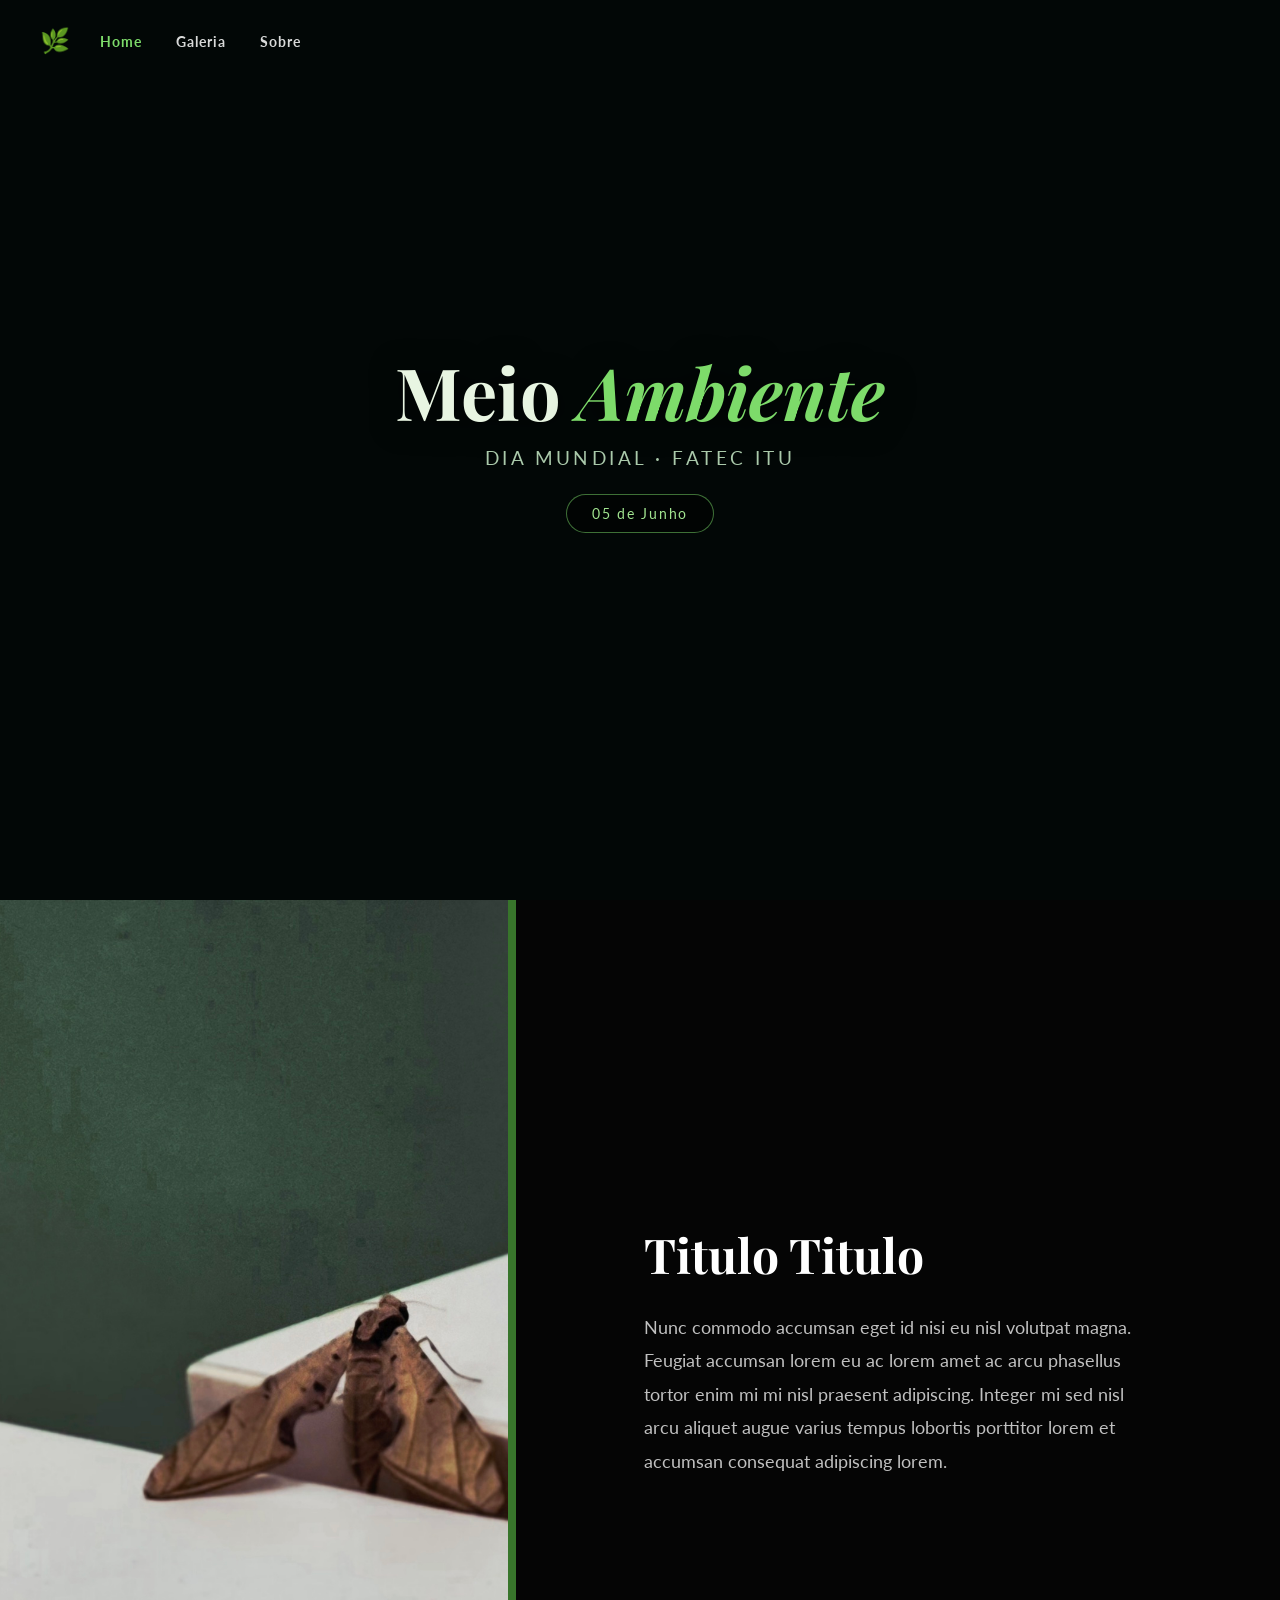
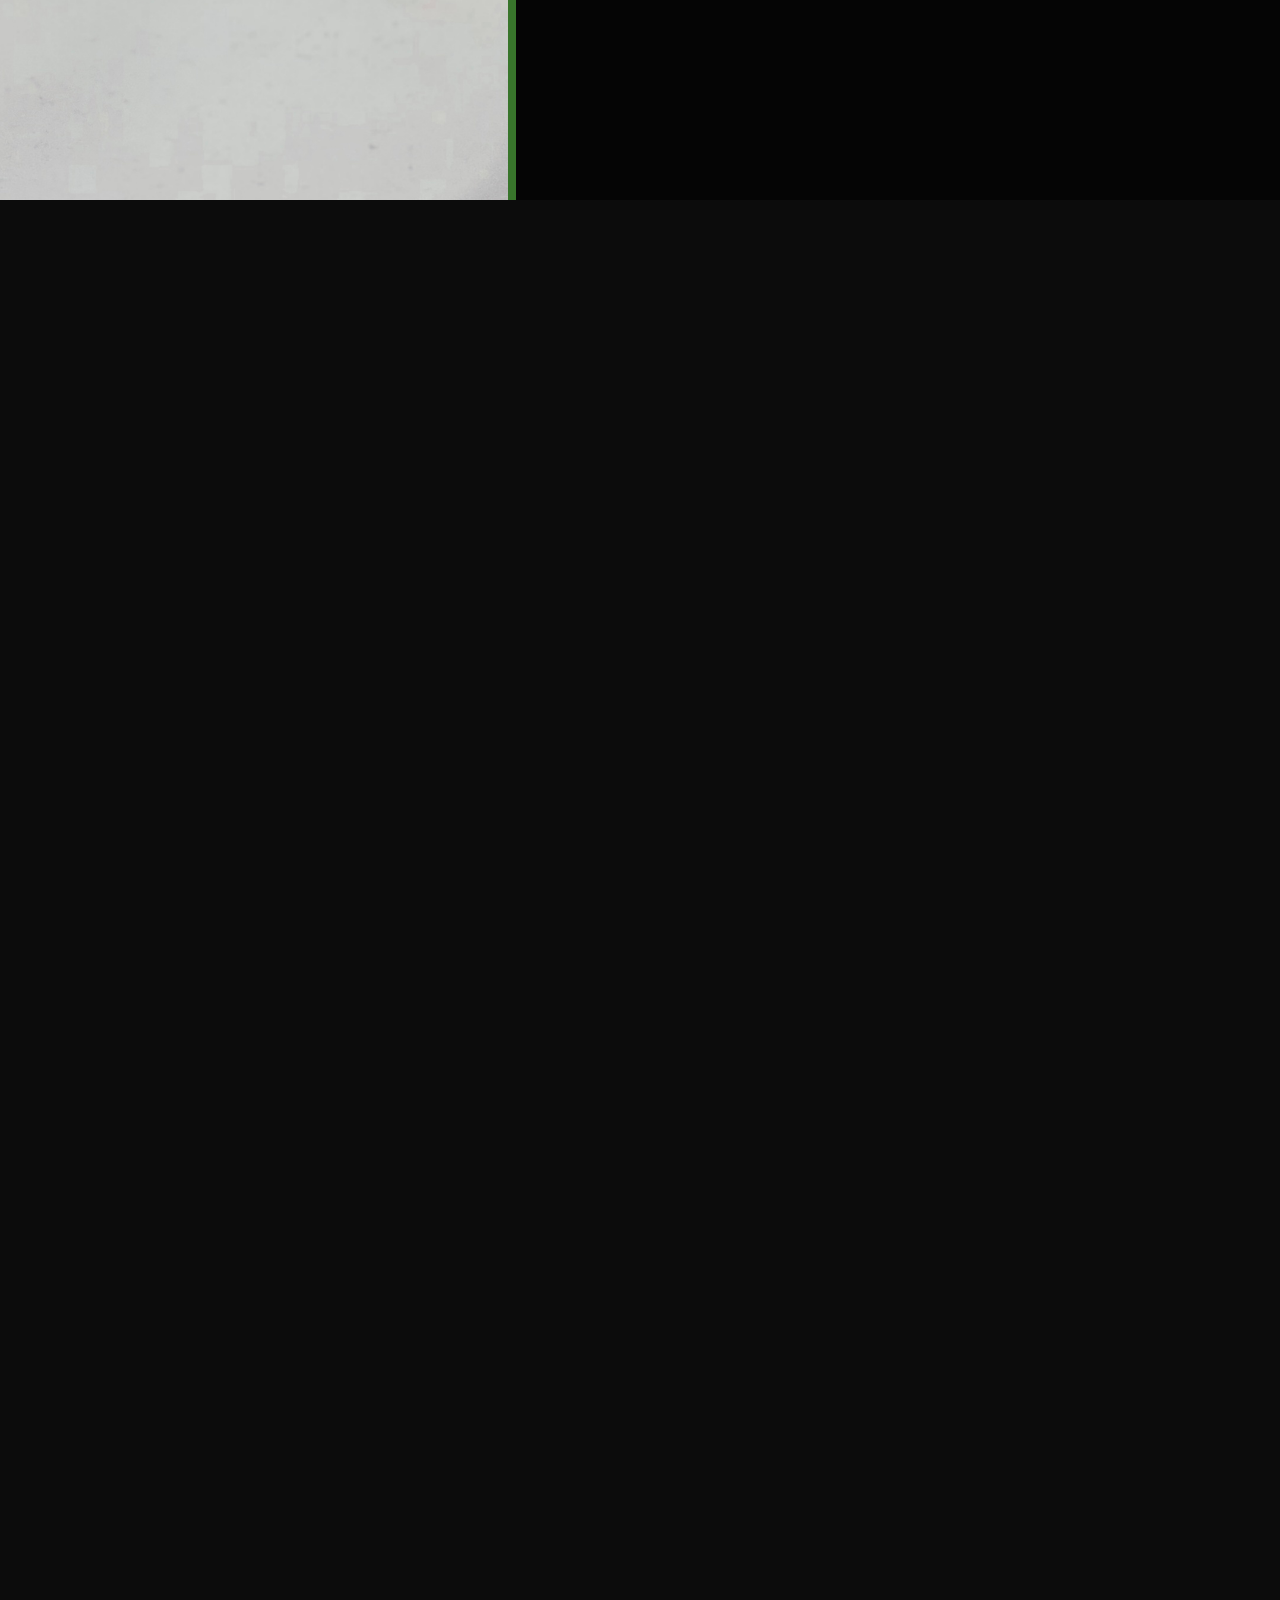
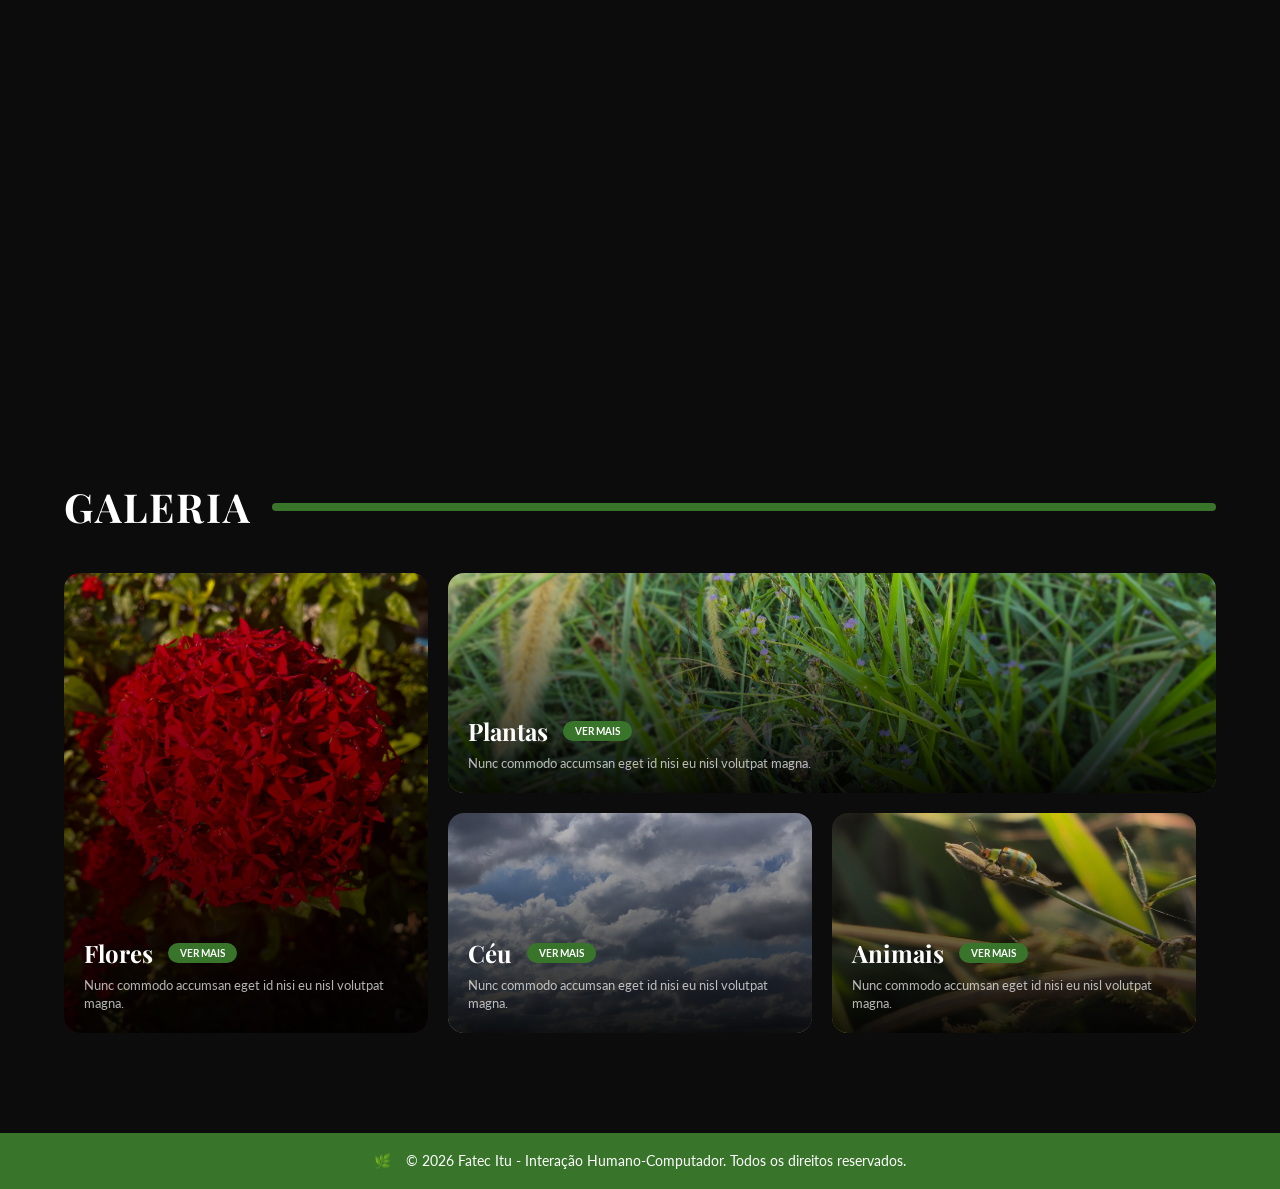
==== commit fb7e575e: "Filtro da galeria" ====
--- a/index.html
+++ b/index.html
@@ -80,46 +80,46 @@
     </div>
 
     <div class="bento-grid">
-      <a href="#" class="bento-card card-flores" style="background-image: url('img/teste.jpg');">
-        <div class="card-conteudo">
-          <div class="card-header">
-            <h4>Flores</h4>
-            <span class="btn-ver-mais">Ver mais</span>
-          </div>
-          <p>Nunc commodo accumsan eget id nisi eu nisl volutpat magna.</p>
-        </div>
-      </a>
+  <a href="galeria.html?filtro=flor" class="bento-card card-flores" data-filter="flor" style="background-image: url('img/teste.jpg');">
+    <div class="card-conteudo">
+      <div class="card-header">
+        <h4>Flores</h4>
+        <span class="btn-ver-mais">Ver mais</span>
+      </div>
+      <p>Nunc commodo accumsan eget id nisi eu nisl volutpat magna.</p>
+    </div>
+  </a>
 
-      <a href="#" class="bento-card card-plantas" style="background-image: url('img/plantas.jpg');">
-        <div class="card-conteudo">
-          <div class="card-header">
-            <h4>Plantas</h4>
-            <span class="btn-ver-mais">Ver mais</span>
-          </div>
-          <p>Nunc commodo accumsan eget id nisi eu nisl volutpat magna.</p>
-        </div>
-      </a>
+  <a href="galeria.html?filtro=planta" class="bento-card card-plantas" data-filter="planta" style="background-image: url('img/plantas.jpg');">
+    <div class="card-conteudo">
+      <div class="card-header">
+        <h4>Plantas</h4>
+        <span class="btn-ver-mais">Ver mais</span>
+      </div>
+      <p>Nunc commodo accumsan eget id nisi eu nisl volutpat magna.</p>
+    </div>
+  </a>
 
-      <a href="#" class="bento-card card-ceu" style="background-image: url('img/ceu.jpeg');">
-        <div class="card-conteudo">
-          <div class="card-header">
-            <h4>Céu</h4>
-            <span class="btn-ver-mais">Ver mais</span>
-          </div>
-          <p>Nunc commodo accumsan eget id nisi eu nisl volutpat magna.</p>
-        </div>
-      </a>
+  <a href="galeria.html?filtro=ceu" class="bento-card card-ceu" data-filter="ceu" style="background-image: url('img/ceu.jpeg');">
+    <div class="card-conteudo">
+      <div class="card-header">
+        <h4>Céu</h4>
+        <span class="btn-ver-mais">Ver mais</span>
+      </div>
+      <p>Nunc commodo accumsan eget id nisi eu nisl volutpat magna.</p>
+    </div>
+  </a>
 
-      <a href="#" class="bento-card card-animais" style="background-image: url('img/animais.jpg');">
-        <div class="card-conteudo">
-          <div class="card-header">
-            <h4>Animais</h4>
-            <span class="btn-ver-mais">Ver mais</span>
-          </div>
-          <p>Nunc commodo accumsan eget id nisi eu nisl volutpat magna.</p>
-        </div>
-      </a>
+  <a href="galeria.html?filtro=animal" class="bento-card card-animais" data-filter="animal" style="background-image: url('img/animais.jpg');">
+    <div class="card-conteudo">
+      <div class="card-header">
+        <h4>Animais</h4>
+        <span class="btn-ver-mais">Ver mais</span>
+      </div>
+      <p>Nunc commodo accumsan eget id nisi eu nisl volutpat magna.</p>
     </div>
+  </a>
+</div>
   </section>
 
   <footer class="rodape">
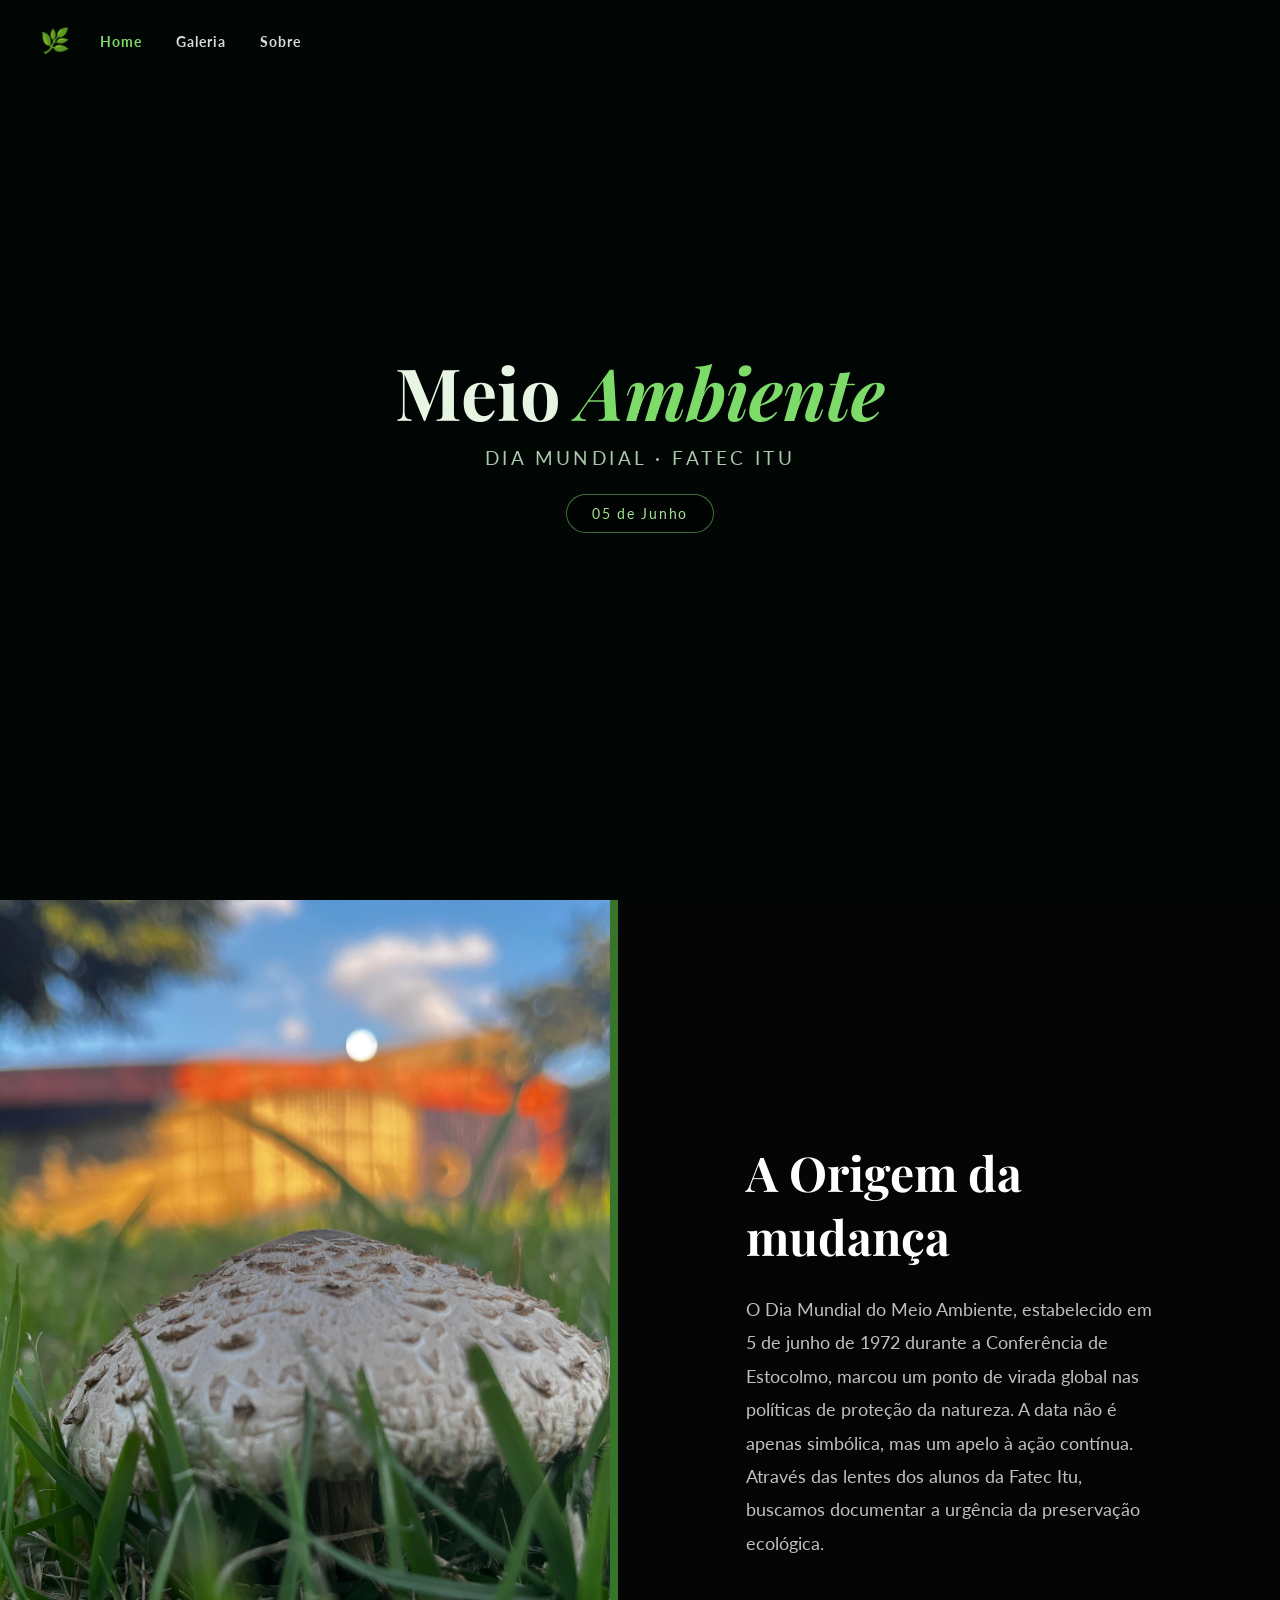
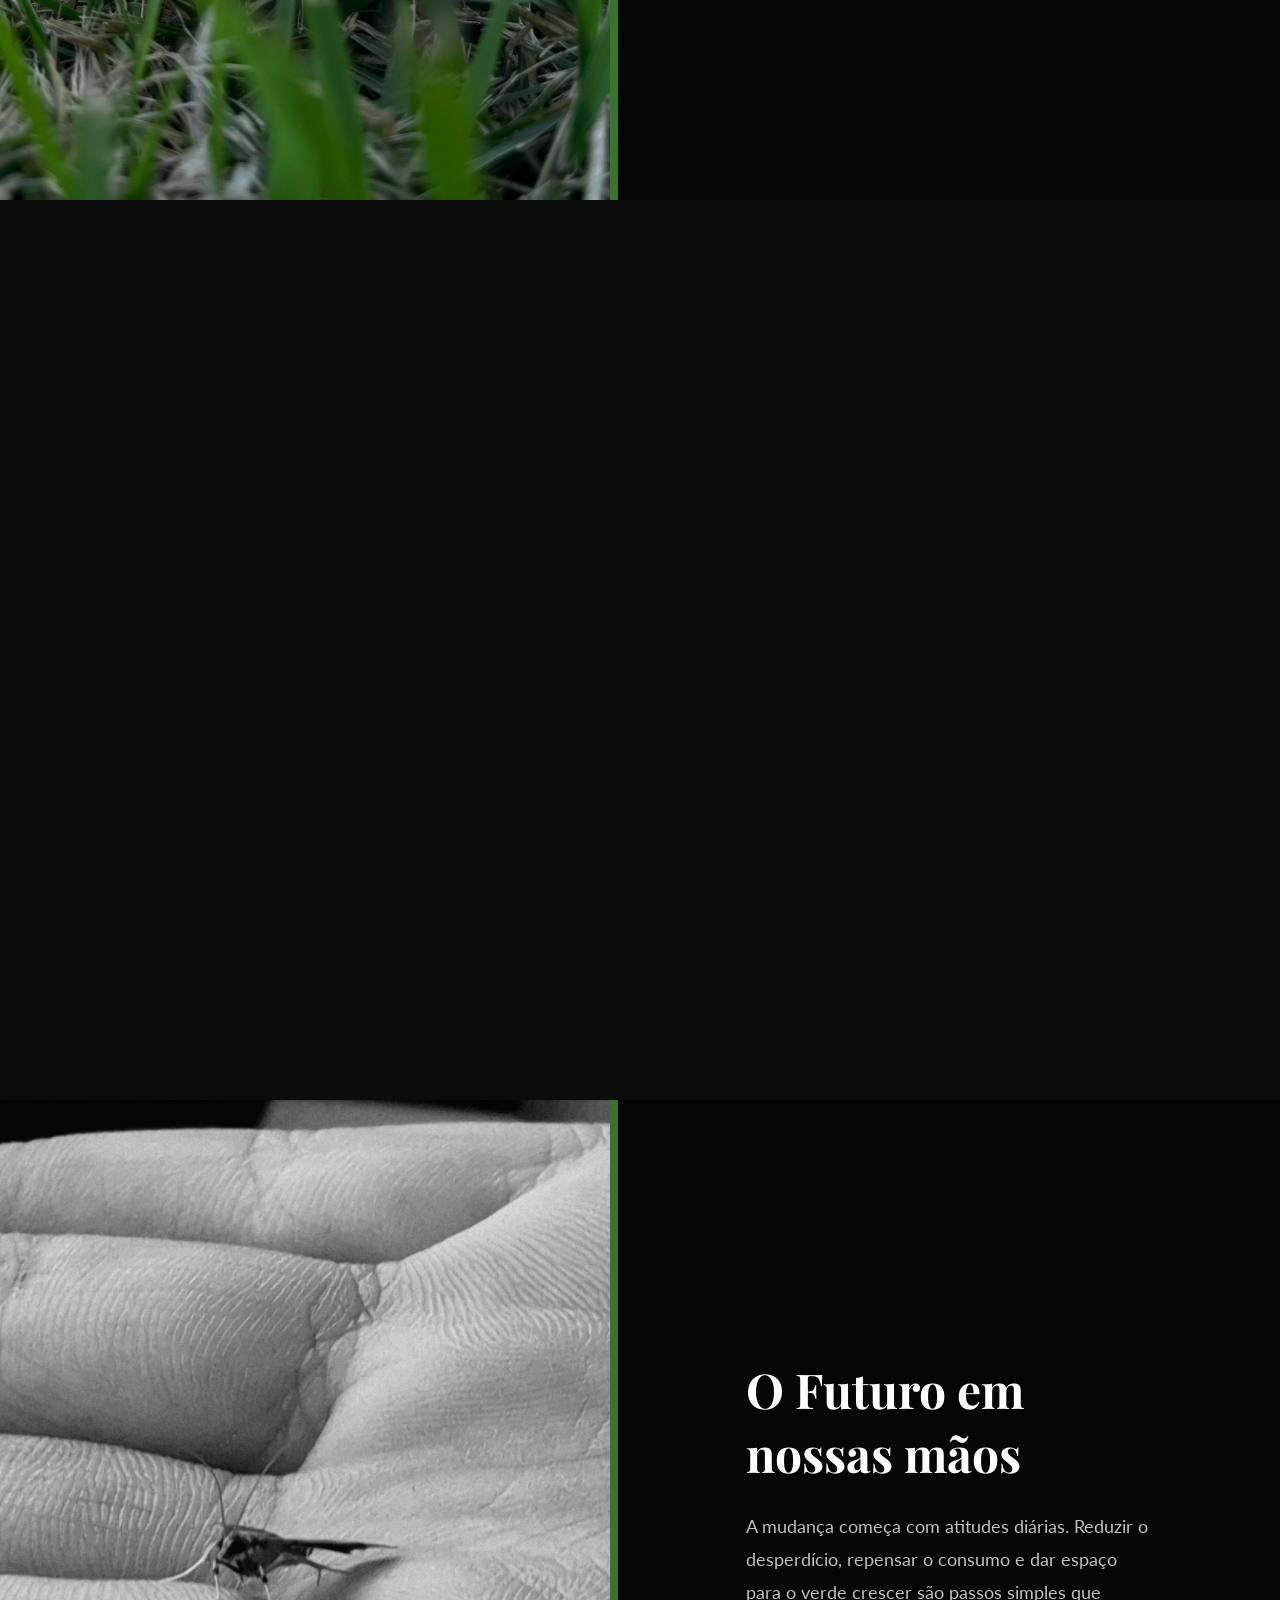
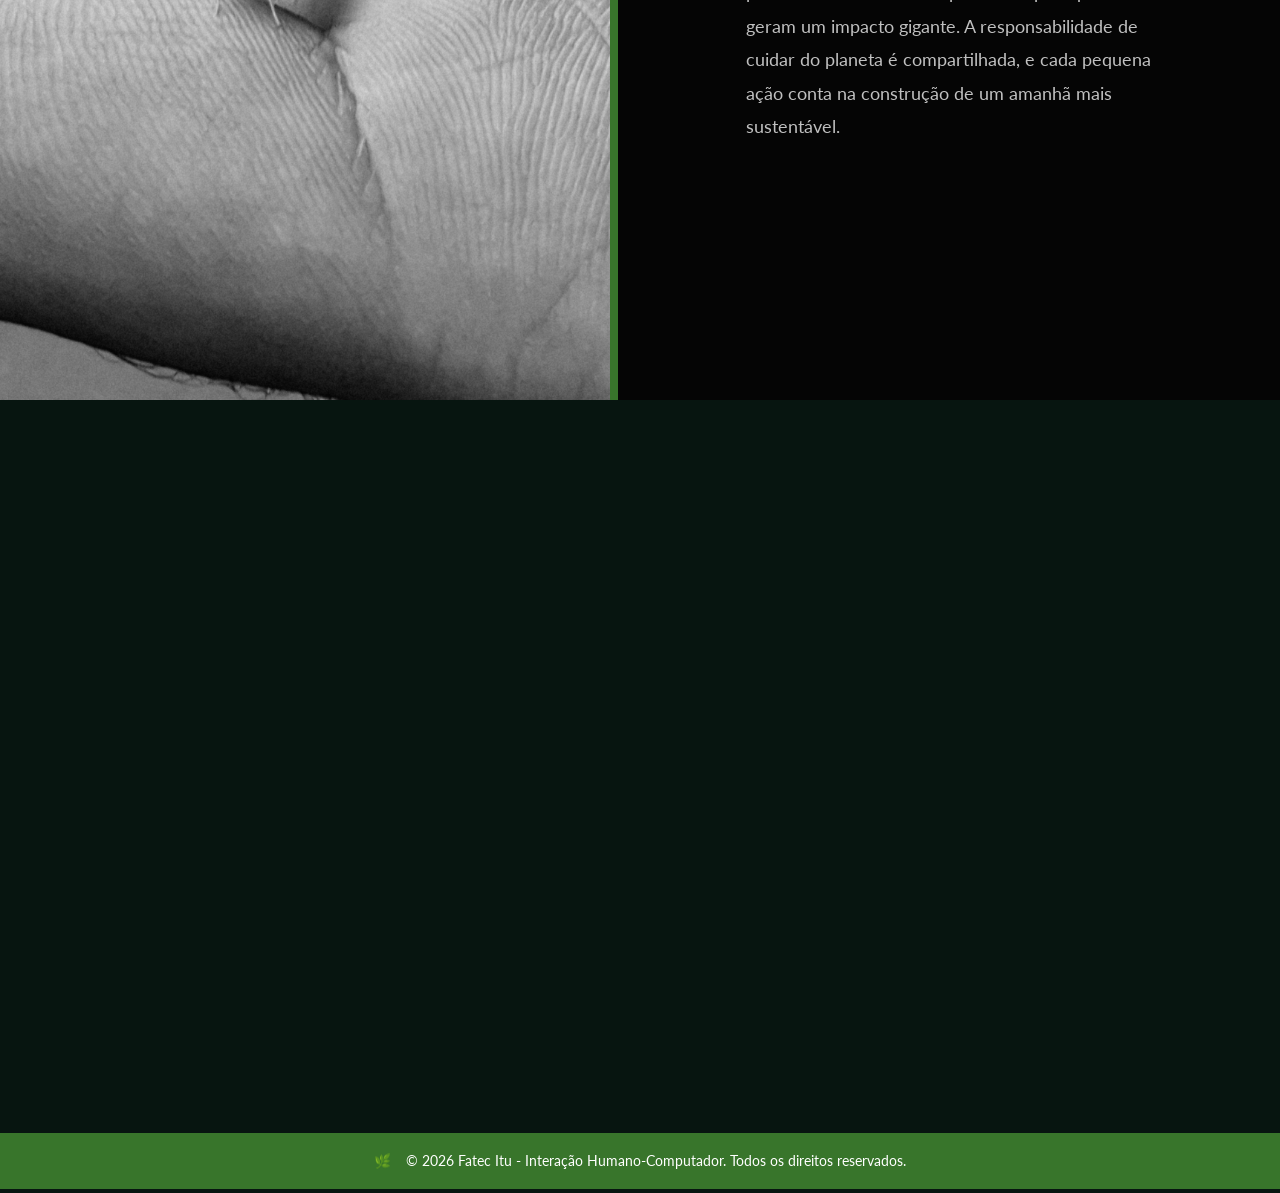
==== commit 3b393682: ":sparkles: Página sobre" ====
--- a/index.html
+++ b/index.html
@@ -35,40 +35,32 @@
       <span class="etiqueta-data">05 de Junho</span>
     </div>
 
-<!-- <a href="galeria.html" class="link-rolar">
-      <div class="botao-rolar">
-        <span>Acessar Galeria</span>
-        <div class="seta-rolar"></div>
-      </div>
-    </a>
--->
   </section>
 
   <main class="conteudo-principal">
     
     <article class="bloco-alternado animar-scroll">
-      <div class="imagem-bloco" style="background-image: url('img/foto1.jpg');"></div>
+      <div class="imagem-bloco" style="background-image: url('img/foto15-Lyn.jpeg');"></div>
       <div class="texto-bloco borda-esquerda">
-        <h3>Titulo Titulo</h3>
-        <p>Nunc commodo accumsan eget id nisi eu nisl volutpat magna. Feugiat accumsan lorem eu ac lorem amet ac arcu phasellus tortor enim mi mi nisl praesent adipiscing. Integer mi sed nisl arcu aliquet augue varius tempus lobortis porttitor lorem et accumsan consequat adipiscing lorem.</p>
+       <h3>A Origem da mudança</h3>
+        <p>O Dia Mundial do Meio Ambiente, estabelecido em 5 de junho de 1972 durante a Conferência de Estocolmo, marcou um ponto de virada global nas políticas de proteção da natureza. A data não é apenas simbólica, mas um apelo à ação contínua. Através das lentes dos alunos da Fatec Itu, buscamos documentar a urgência da preservação ecológica.</p>
       </div>
     </article>
 
     <article class="bloco-alternado reverso animar-scroll">
-      <div class="imagem-bloco" style="background-image: url('img/foto2.jpg');"></div>
+      <div class="imagem-bloco" style="background-image: url('img/foto20-Lo.jpg');"></div>
       
       <div class="texto-bloco borda-direita">
-        <h3>Titulo Titulo</h3>
-        <p>Nunc commodo accumsan eget id nisi eu nisl volutpat magna. Feugiat accumsan lorem eu ac lorem amet ac arcu phasellus tortor enim mi mi nisl praesent adipiscing. Integer mi sed nisl arcu aliquet augue varius tempus lobortis porttitor lorem et accumsan consequat adipiscing lorem.</p>
+       <h3>Fauna e flora locais</h3>
+        <p>A biodiversidade resiste e floresce, mesmo nos ambientes urbanos e acadêmicos. As fotografias deste portfólio exploram a riqueza das árvores nativas, dos insetos polinizadores e das plantas espontâneas que compõem a paisagem da instituição e do seu entorno. Um convite ao olhar atento sobre os detalhes que sustentam a vida.</p>
       </div>
     </article>
 
     <article class="bloco-alternado animar-scroll">
-      <div class="imagem-bloco" style="background-image: url('img/foto3.jpg');"></div>
+      <div class="imagem-bloco" style="background-image: url('img/foto7.jpg');"></div>
       <div class="texto-bloco borda-esquerda">
-        <h3>Titulo Titulo</h3>
-        <p>Nunc commodo accumsan eget id nisi eu nisl volutpat magna. Feugiat accumsan lorem eu ac lorem amet ac arcu phasellus tortor enim mi mi nisl praesent adipiscing. Integer mi sed nisl arcu aliquet augue varius tempus lobortis porttitor lorem et accumsan consequat adipiscing lorem.</p>
-      </div>
+    <h3>O Futuro em nossas mãos</h3>
+    <p>A mudança começa com atitudes diárias. Reduzir o desperdício, repensar o consumo e dar espaço para o verde crescer são passos simples que geram um impacto gigante. A responsabilidade de cuidar do planeta é compartilhada, e cada pequena ação conta na construção de um amanhã mais sustentável.</p>      </div>
     </article>
 
   </main>
@@ -84,40 +76,32 @@
     <div class="card-conteudo">
       <div class="card-header">
         <h4>Flores</h4>
-        <span class="btn-ver-mais">Ver mais</span>
       </div>
-      <p>Nunc commodo accumsan eget id nisi eu nisl volutpat magna.</p>
-    </div>
+<p>Cores vibrantes que atraem polinizadores e garantem a renovação constante da vida.</p>    </div>
   </a>
 
   <a href="galeria.html?filtro=planta" class="bento-card card-plantas" data-filter="planta" style="background-image: url('img/plantas.jpg');">
     <div class="card-conteudo">
       <div class="card-header">
         <h4>Plantas</h4>
-        <span class="btn-ver-mais">Ver mais</span>
       </div>
-      <p>Nunc commodo accumsan eget id nisi eu nisl volutpat magna.</p>
-    </div>
+<p>O pulmão verde que filtra nosso ar, regula o clima e abriga incontáveis espécies.</p>    </div>
   </a>
 
   <a href="galeria.html?filtro=ceu" class="bento-card card-ceu" data-filter="ceu" style="background-image: url('img/ceu.jpeg');">
     <div class="card-conteudo">
       <div class="card-header">
         <h4>Céu</h4>
-        <span class="btn-ver-mais">Ver mais</span>
       </div>
-      <p>Nunc commodo accumsan eget id nisi eu nisl volutpat magna.</p>
-    </div>
+<p>O reflexo da nossa atmosfera, um lembrete diário da importância de respirarmos ar puro.</p>    </div>
   </a>
 
   <a href="galeria.html?filtro=animal" class="bento-card card-animais" data-filter="animal" style="background-image: url('img/animais.jpg');">
     <div class="card-conteudo">
       <div class="card-header">
         <h4>Animais</h4>
-        <span class="btn-ver-mais">Ver mais</span>
       </div>
-      <p>Nunc commodo accumsan eget id nisi eu nisl volutpat magna.</p>
-    </div>
+<p>A alma dos ecossistemas, cada um com uma missão vital no equilíbrio da natureza.</p>    </div>
   </a>
 </div>
   </section>
--- a/css/style.css
+++ b/css/style.css
@@ -207,7 +207,7 @@
 }
 
 .imagem-bloco {
-  flex: 1; /* Ocupa 50% da largura */
+  flex: 1.5; /* Ocupa 50% da largura */
   background-size: cover;
   background-position: center;
   height: 100%; /* A foto estica até o fim da tela */
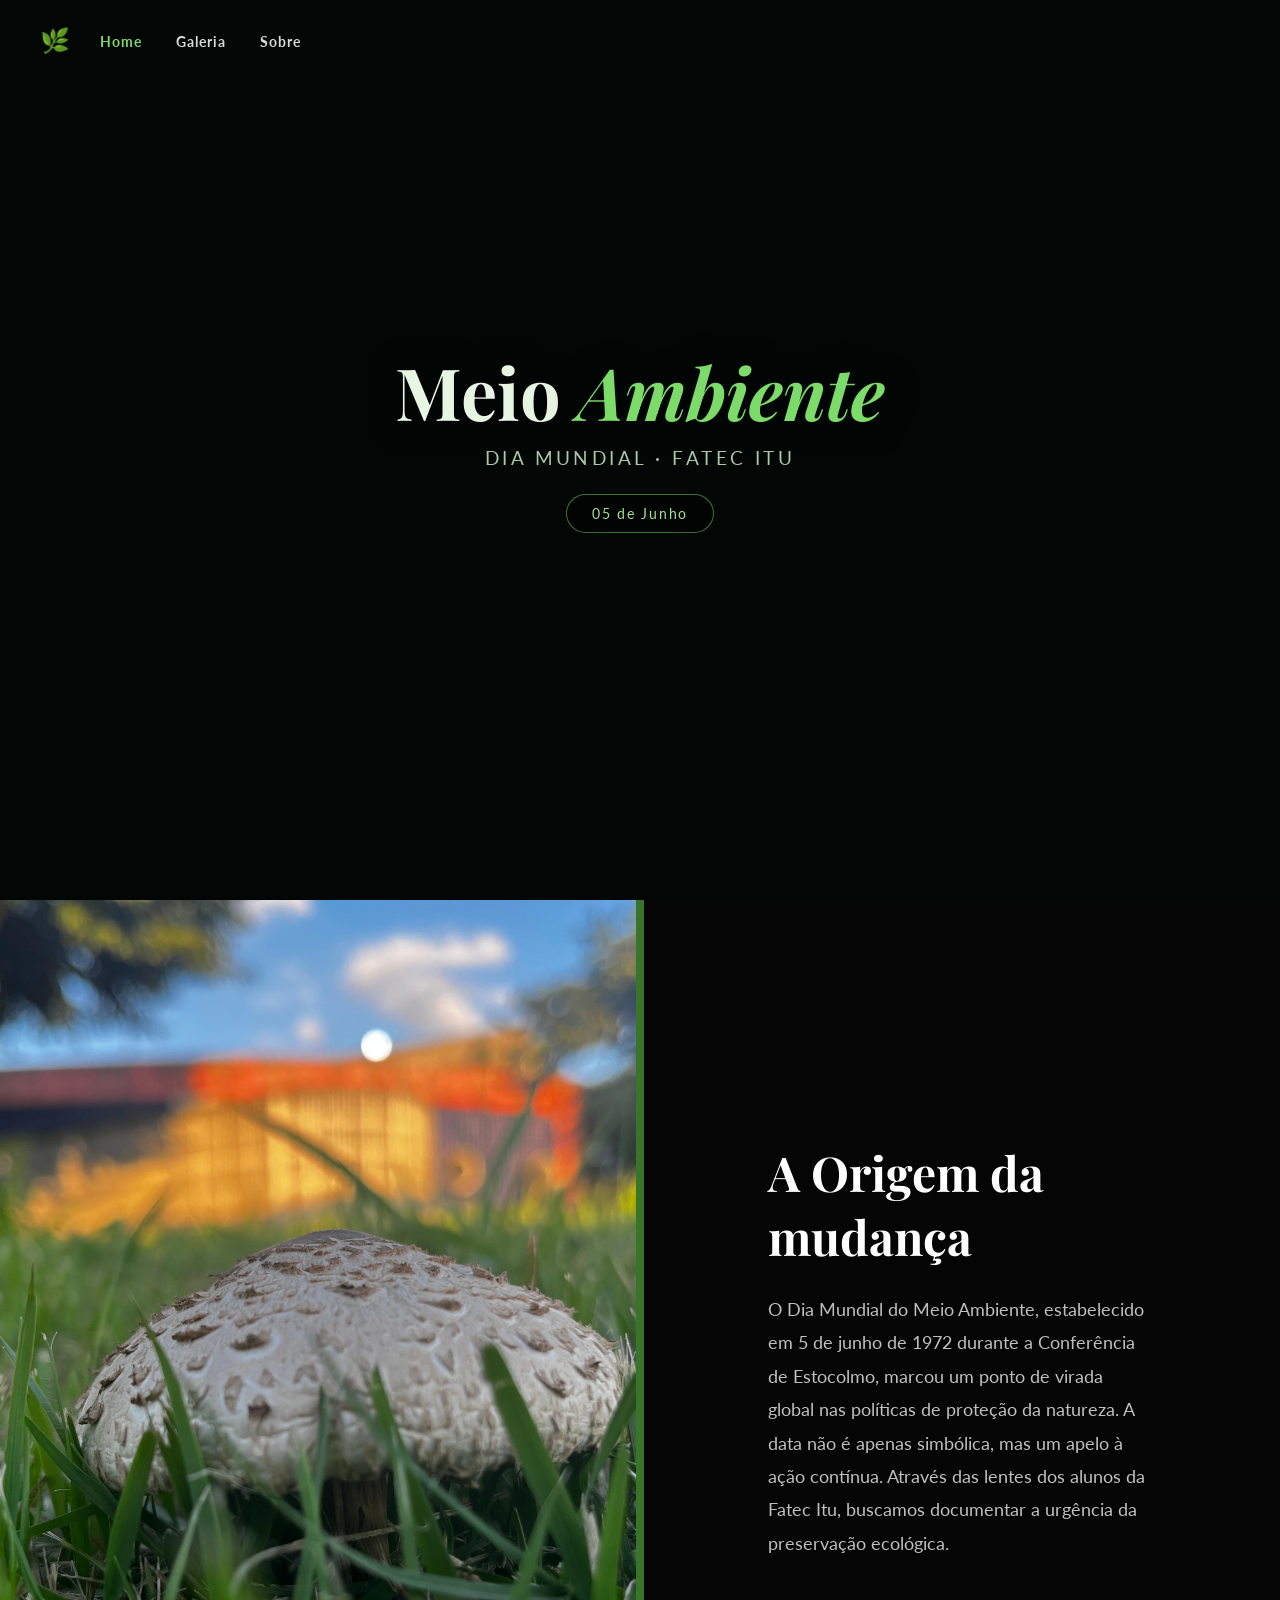
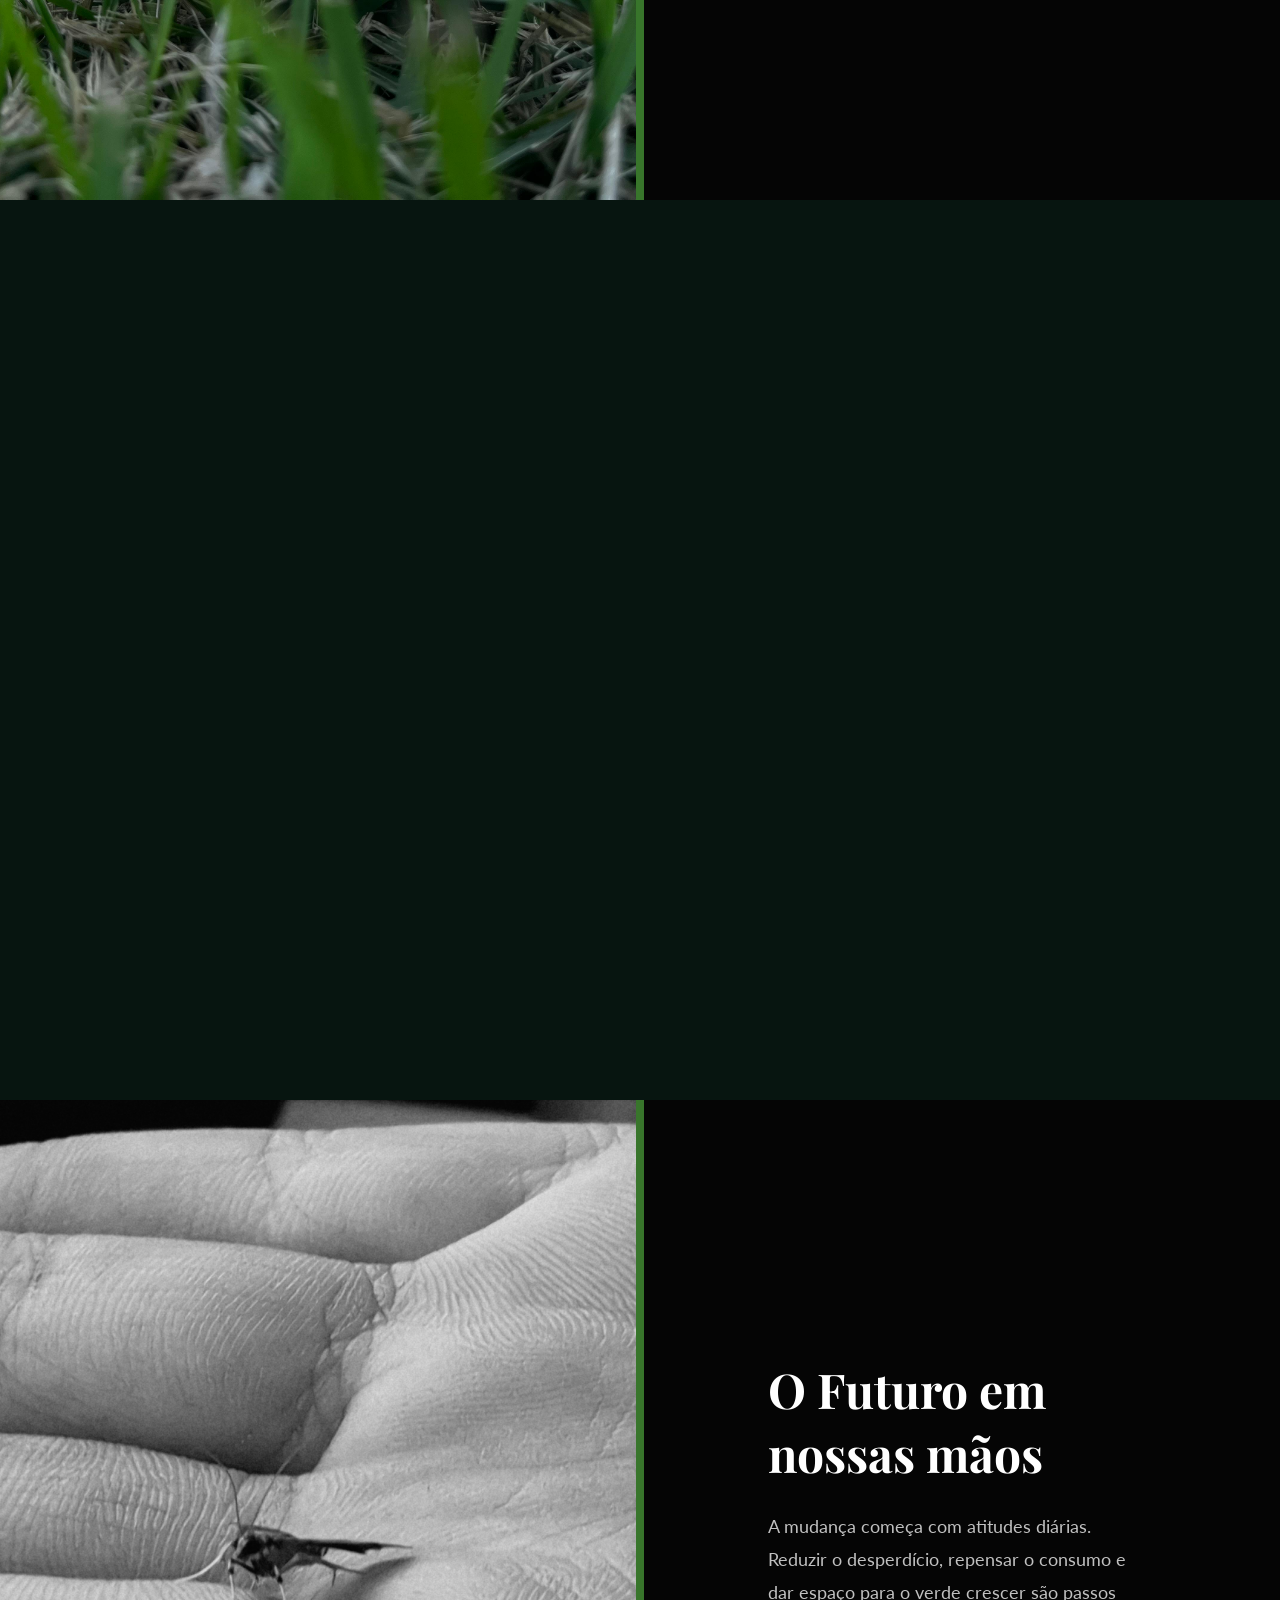
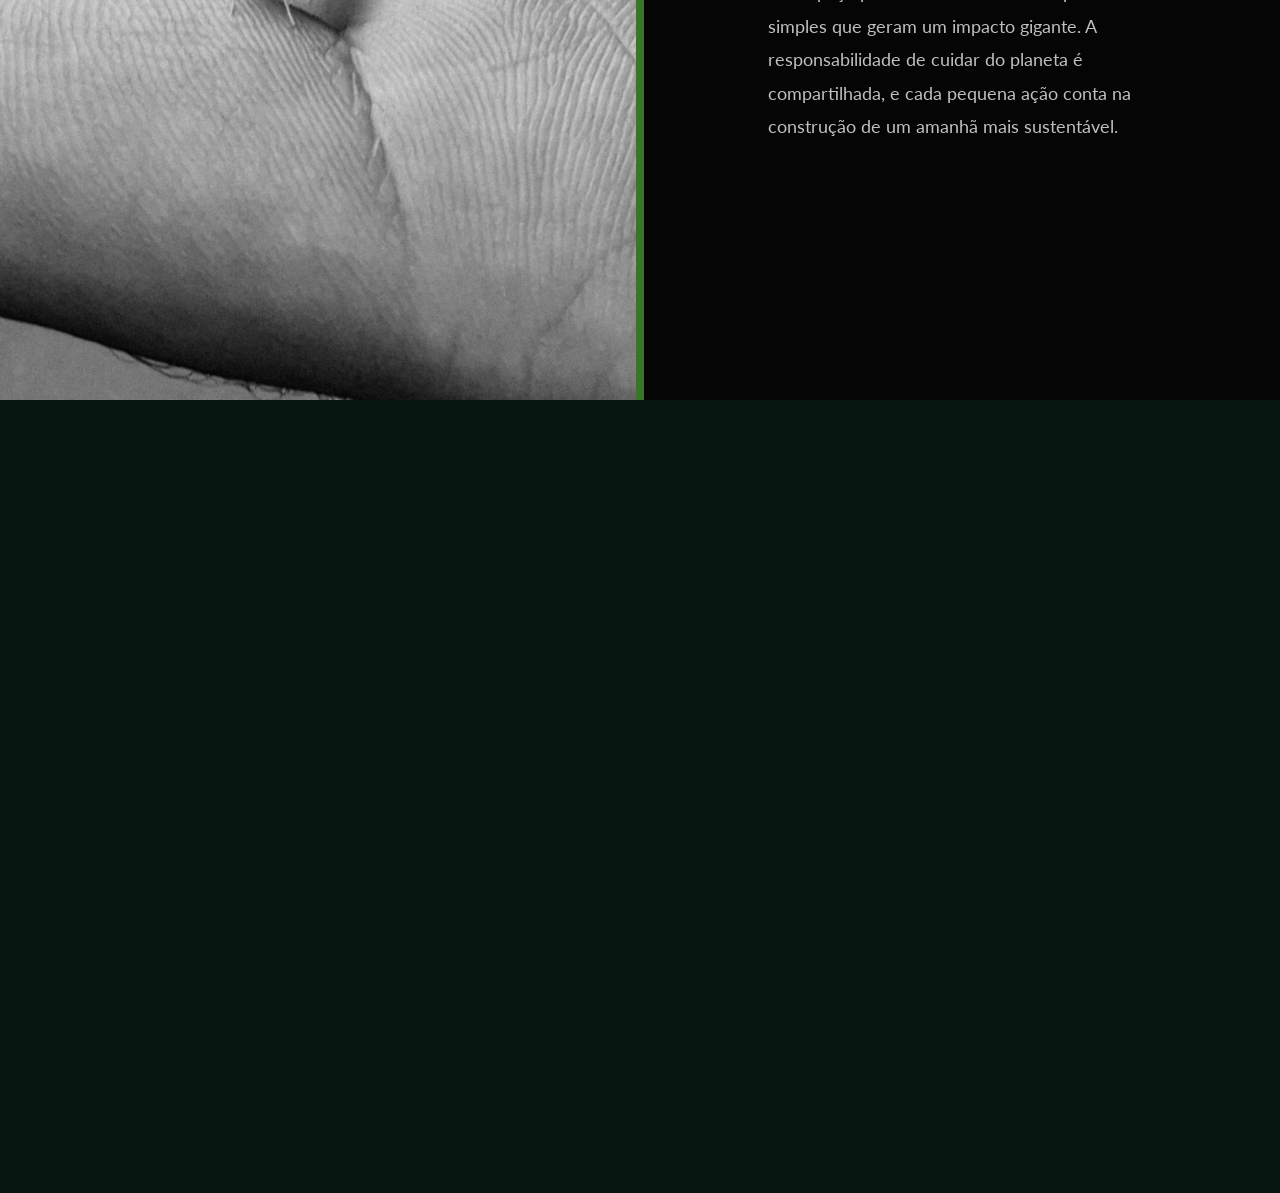
==== commit 77778297: ":broom:Limpando código" ====
--- a/index.html
+++ b/index.html
@@ -4,9 +4,7 @@
   <meta charset="UTF-8">
   <meta name="viewport" content="width=device-width, initial-scale=1.0">
   <title>Portfólio Ambiental - Fatec Itu</title>
-  
   <link href="https://fonts.googleapis.com/css2?family=Playfair+Display:ital,wght@0,400;0,700;1,400&family=Lato:wght@300;400;700&display=swap" rel="stylesheet">
-  
   <link rel="stylesheet" href="css/style.css">
 </head>
 <body>
@@ -21,20 +19,17 @@
   </header>
 
   <section class="banner-principal" id="hero">
-
     <div class="container-video">
       <video autoplay loop muted playsinline class="video-fundo">
-        <source src="video/floresta4.mp4" type="video/mp4">
+        <source src="video/floresta.mp4" type="video/mp4">
       </video>
       <div class="camada-escura"></div>
     </div>
-
     <div class="caixa-texto">
       <h1 class="titulo-principal">Meio <em>Ambiente</em></h1>
       <p class="subtitulo">Dia Mundial &middot; Fatec Itu</p>
       <span class="etiqueta-data">05 de Junho</span>
     </div>
-
   </section>
 
   <main class="conteudo-principal">
@@ -49,7 +44,6 @@
 
     <article class="bloco-alternado reverso animar-scroll">
       <div class="imagem-bloco" style="background-image: url('img/foto20-Lo.jpg');"></div>
-      
       <div class="texto-bloco borda-direita">
        <h3>Fauna e flora locais</h3>
         <p>A biodiversidade resiste e floresce, mesmo nos ambientes urbanos e acadêmicos. As fotografias deste portfólio exploram a riqueza das árvores nativas, dos insetos polinizadores e das plantas espontâneas que compõem a paisagem da instituição e do seu entorno. Um convite ao olhar atento sobre os detalhes que sustentam a vida.</p>
@@ -59,59 +53,57 @@
     <article class="bloco-alternado animar-scroll">
       <div class="imagem-bloco" style="background-image: url('img/foto7.jpg');"></div>
       <div class="texto-bloco borda-esquerda">
-    <h3>O Futuro em nossas mãos</h3>
-    <p>A mudança começa com atitudes diárias. Reduzir o desperdício, repensar o consumo e dar espaço para o verde crescer são passos simples que geram um impacto gigante. A responsabilidade de cuidar do planeta é compartilhada, e cada pequena ação conta na construção de um amanhã mais sustentável.</p>      </div>
+        <h3>O Futuro em nossas mãos</h3>
+        <p>A mudança começa com atitudes diárias. Reduzir o desperdício, repensar o consumo e dar espaço para o verde crescer são passos simples que geram um impacto gigante. A responsabilidade de cuidar do planeta é compartilhada, e cada pequena ação conta na construção de um amanhã mais sustentável.</p>
+      </div>
     </article>
 
   </main>
 
   <section class="secao-galeria animar-scroll">
     <div class="cabecalho-galeria">
-      <h2>GALERIA</h2>
-      <div class="linha-verde"></div>
+      <h2><a href="galeria.html" class="titulo-link">GALERIA</a></h2>
     </div>
 
     <div class="bento-grid">
-  <a href="galeria.html?filtro=flor" class="bento-card card-flores" data-filter="flor" style="background-image: url('img/teste.jpg');">
-    <div class="card-conteudo">
-      <div class="card-header">
-        <h4>Flores</h4>
-      </div>
-<p>Cores vibrantes que atraem polinizadores e garantem a renovação constante da vida.</p>    </div>
-  </a>
 
-  <a href="galeria.html?filtro=planta" class="bento-card card-plantas" data-filter="planta" style="background-image: url('img/plantas.jpg');">
-    <div class="card-conteudo">
-      <div class="card-header">
-        <h4>Plantas</h4>
-      </div>
-<p>O pulmão verde que filtra nosso ar, regula o clima e abriga incontáveis espécies.</p>    </div>
-  </a>
+      <a href="galeria.html?filtro=flor" class="bento-card card-flores" data-filter="flor" style="background-image: url('img/teste.jpg');">
+        <div class="card-conteudo">
+          <div class="card-header">
+            <h4>Flores</h4>
+          </div>
+          <p>Cores vibrantes que atraem polinizadores e garantem a renovação constante da vida.</p>
+        </div>
+      </a>
 
-  <a href="galeria.html?filtro=ceu" class="bento-card card-ceu" data-filter="ceu" style="background-image: url('img/ceu.jpeg');">
-    <div class="card-conteudo">
-      <div class="card-header">
-        <h4>Céu</h4>
-      </div>
-<p>O reflexo da nossa atmosfera, um lembrete diário da importância de respirarmos ar puro.</p>    </div>
-  </a>
+      <a href="galeria.html?filtro=planta" class="bento-card card-plantas" data-filter="planta" style="background-image: url('img/plantas.jpg');">
+        <div class="card-conteudo">
+          <div class="card-header">
+            <h4>Plantas</h4>
+          </div>
+          <p>O pulmão verde que filtra nosso ar, regula o clima e abriga incontáveis espécies.</p>
+        </div>
+      </a>
 
-  <a href="galeria.html?filtro=animal" class="bento-card card-animais" data-filter="animal" style="background-image: url('img/animais.jpg');">
-    <div class="card-conteudo">
-      <div class="card-header">
-        <h4>Animais</h4>
-      </div>
-<p>A alma dos ecossistemas, cada um com uma missão vital no equilíbrio da natureza.</p>    </div>
-  </a>
-</div>
+      <a href="galeria.html?filtro=ceu" class="bento-card card-ceu" data-filter="ceu" style="background-image: url('img/ceu.jpeg');">
+        <div class="card-conteudo">
+          <div class="card-header">
+            <h4>Céu</h4>
+          </div>
+          <p>O reflexo da nossa atmosfera, um lembrete diário da importância de respirarmos ar puro.</p>
+        </div>
+      </a>
+
+      <a href="galeria.html?filtro=animal" class="bento-card card-animais" data-filter="animal" style="background-image: url('img/animais.jpg');">
+        <div class="card-conteudo">
+          <div class="card-header">
+            <h4>Animais</h4>
+          </div>
+          <p>A alma dos ecossistemas, cada um com uma missão vital no equilíbrio da natureza.</p>
+        </div>
+      </a>
+    </div>
   </section>
-
-  <footer class="rodape">
-    <div class="rodape-conteudo">
-      <div class="logo-rodape">🌿</div>
-      <p>&copy; 2026 Fatec Itu - Interação Humano-Computador. Todos os direitos reservados.</p>
-    </div>
-  </footer>
 
   <script src="js/script.js"></script>
 </body>
--- a/css/style.css
+++ b/css/style.css
@@ -1,10 +1,7 @@
-/* ==========================================================================
-   1. CONFIGURAÇÕES GERAIS E RESET
-   ========================================================================== */
-* { 
-  margin: 0; 
-  padding: 0; 
-  box-sizing: border-box; 
+* {
+  margin: 0;
+  padding: 0;
+  box-sizing: border-box;
 }
 
 body {
@@ -13,9 +10,6 @@
   overflow-x: hidden;
 }
 
-/* ==========================================================================
-   2. MENU SUPERIOR (MENU-TOPO)
-   ========================================================================== */
 .menu-topo {
   display: flex;
   align-items: center;
@@ -24,16 +18,15 @@
   top: 0; 
   left: 0; 
   right: 0;
-  z-index: 100; /* Garante que fique acima de TODAS as fotos */
-  transition: all 0.4s ease; /* Transição suave quando ganhar o fundo */
-}
-
-/* Nova classe que o JavaScript vai adicionar ao rolar a página */
+  z-index: 100;
+  transition: all 0.4s ease;
+}
+
 .menu-rolagem {
-  background-color: rgba(0, 0, 0, 0.98); /* Fundo verde super escuro */
-  padding: 15px 40px; /* A barra encolhe levemente para não ocupar muito espaço */
+  background-color: rgba(0, 0, 0, 0.98);
+  padding: 15px 40px;
   box-shadow: 0 1px 20px rgba(40, 40, 40, 0.6);
-  backdrop-filter: blur(10px); /* Efeito de vidro moderno */
+  backdrop-filter: blur(10px);
 }
 
 .logo { 
@@ -56,15 +49,12 @@
   color: #7ddb6a; 
 }
 
-/* ==========================================================================
-   3. BANNER PRINCIPAL (VÍDEO E MÁSCARA)
-   ========================================================================== */
 .banner-principal {
   position: relative;
   width: 100%;
   height: 100vh;
   min-height: 420px;
-  overflow: hidden; /* Corta sobras do vídeo para não criar barras de rolagem */
+  overflow: hidden;
 }
 
 .container-video {
@@ -79,7 +69,7 @@
 .video-fundo {
   width: 100%; 
   height: 100%;
-  object-fit: cover; /* Faz o vídeo preencher a tela sem distorcer as proporções */
+  object-fit: cover;
   object-position: center center;
   pointer-events: none; 
 }
@@ -90,18 +80,15 @@
   left: 0; 
   width: 100%; 
   height: 100%;
-  background: rgba(0, 0, 0, 0.65); /* Controla o escurecimento do vídeo */
+  background: rgba(0, 0, 0, 0.65);
   z-index: 2;
 }
 
-/* ==========================================================================
-   4. TEXTOS (CAIXA-TEXTO)
-   ========================================================================== */
 .caixa-texto {
   position: absolute;
   top: 50%; 
   left: 50%;
-  transform: translate(-50%, -55%); /* Centralização perfeita na tela */
+  transform: translate(-50%, -55%);
   text-align: center;
   pointer-events: none;
   z-index: 10;
@@ -115,7 +102,7 @@
 
 .titulo-principal {
   font-family: 'Playfair Display', serif;
-  font-size: clamp(3rem, 6vw, 4.5rem); /* Fonte responsiva de acordo com a tela */
+  font-size: clamp(3rem, 6vw, 4.5rem);
   font-weight: 700;
   color: #e8f5e2;
   text-shadow: 0 2px 30px rgba(0,0,0,0.8);
@@ -148,75 +135,47 @@
   background: rgba(0,0,0,0.4);
 }
 
-/* ==========================================================================
-   5. BOTÃO DE ROLAGEM (BOTAO-ROLAR)
-   ========================================================================== */
-.link-rolar {
-  text-decoration: none;
-}
-
-.botao-rolar {
-  position: absolute;
-  bottom: 30px; 
+.conteudo-principal {
+  background-color: #071510; 
+  padding: 0;
+}
+
+.bloco-alternado {
+  display: flex;
+  height: 100vh; 
+  width: 100%;
+  position: relative;
+}
+
+.bloco-alternado.reverso {
+  flex-direction: row-reverse;
+}
+
+.bloco-alternado::after {
+  content: '';
+  position: absolute;
+  top: 0;
   left: 50%;
   transform: translateX(-50%);
-  display: flex;
-  flex-direction: column;
-  align-items: center;
-  gap: 8px;
+  width: 8px;
+  height: 100%;
+  background-color: #38752B;
   z-index: 10;
 }
 
-.botao-rolar span {
-  font-size: 0.75rem;
-  color: #7ddb6a;
-  letter-spacing: .2em;
-  text-transform: uppercase;
-}
-
-.seta-rolar {
-  width: 22px; 
-  height: 22px;
-  border-right: 2px solid #7ddb6a;
-  border-bottom: 2px solid #38752B;
-  transform: rotate(45deg);
-  animation: puloElemento 2s ease-in-out infinite;
-}
-
-@keyframes puloElemento {
-  0%, 100% { transform: rotate(45deg) translateY(0); }
-  50% { transform: rotate(45deg) translateY(8px); }
-}
-
-/* ==========================================================================
-   6. BLOCOS ALTERNADOS (SOBRE O PROJETO)
-   ========================================================================== */
-.conteudo-principal {
-  background-color: #0c0c0c; 
-  padding: 0;
-}
-
-.bloco-alternado {
-  display: flex;
-  height: 100vh; /* A MÁGICA AQUI: Cada bloco agora tem exatos 100% da altura da tela */
-  width: 100%;
-}
-
-.bloco-alternado.reverso {
-  flex-direction: row-reverse;
-}
-
 .imagem-bloco {
-  flex: 1.5; /* Ocupa 50% da largura */
+  width: 50%; 
+  flex-shrink: 0;
   background-size: cover;
   background-position: center;
-  height: 100%; /* A foto estica até o fim da tela */
+  height: 100%; 
 }
 
 .texto-bloco {
-  flex: 1; /* Ocupa os outros 50% da largura */
+  width: 50%; 
+  flex-shrink: 0;
   background-color: #050505; 
-  padding: 10%; /* Aumentei o respiro interno para ficar mais elegante em tela cheia */
+  padding: 10%; 
   display: flex;
   flex-direction: column;
   justify-content: center;
@@ -225,44 +184,55 @@
 .texto-bloco h3 {
   font-family: 'Playfair Display', serif;
   color: #ffffff;
-  font-size: 3rem; /* Título maior para preencher melhor a tela cheia */
+  font-size: 3rem; 
   margin-bottom: 25px;
 }
 
 .texto-bloco p {
   color: rgba(255, 255, 255, 0.75);
-  font-size: 1.1rem; /* Texto levemente maior */
+  font-size: 1.1rem; 
   line-height: 1.9;
 }
 
-/* Detalhes da Linha Verde */
-.borda-esquerda { border-left: 8px solid #38752B; }
-.borda-direita { border-right: 8px solid #38752B; }
-
-/* Ajuste Responsivo para os slides no celular */
+.borda-esquerda, .borda-direita { 
+  border: none; 
+}
+
 @media (max-width: 850px) {
   .bloco-alternado, .bloco-alternado.reverso {
     flex-direction: column;
-    height: auto; /* Tira o limite de 100vh no celular para não espremer */
+    height: auto; 
     min-height: 100vh;
   }
+  
+  .imagem-bloco, .texto-bloco {
+    width: 100%;
+  }
+
   .imagem-bloco {
-    min-height: 50vh; /* A foto divide a tela com o texto */
-  }
-}
-/* ==========================================================================
-   7. GALERIA BENTO BOX
-   ========================================================================== */
+    min-height: 50vh; 
+  }
+
+  .bloco-alternado::after {
+    display: none; 
+  }
+
+  .texto-bloco {
+    border-top: 5px solid #38752B; 
+  }
+}
+
 .secao-galeria {
-  background-color: #0c0c0c;
+  background-color: #071510;
   padding: 80px 5% 100px;
 }
 
 .cabecalho-galeria {
   display: flex;
   align-items: center;
-  margin-bottom: 40px;
   gap: 20px;
+  max-width: 1200px; 
+  margin: 0 auto 40px auto; 
 }
 
 .cabecalho-galeria h2 {
@@ -272,15 +242,25 @@
   letter-spacing: 2px;
 }
 
+.cabecalho-galeria h2 a.titulo-link {
+  color: #ffffff;
+  text-decoration: none;
+  transition: color 0.3s ease;
+}
+
+.cabecalho-galeria h2 a.titulo-link:hover {
+  color: #7ddb6a;
+}
+
 .linha-verde {
+  margin-top: 0px;
   height: 8px;
-  background-color: #38752B; /* Tom de verde mais escuro da barra lateral */
+  background-color: #38752B;
   border-radius: 4px;
-  flex-grow: 1; /* Faz a linha preencher o resto do espaço */
+  flex-grow: 1;
   max-width: 6000px;
 }
 
-/* O Grid CSS Mágico */
 .bento-grid {
   display: grid;
   grid-template-columns: repeat(3, 1fr);
@@ -291,11 +271,10 @@
 }
 
 .card-flores { grid-column: 1; grid-row: 1 / span 2; }
-.card-plantas { grid-column: 2 / span 3; grid-row: 1; }
+.card-plantas { grid-column: 2 / span 2; grid-row: 1; }
 .card-ceu { grid-column: 2; grid-row: 2; }
 .card-animais { grid-column: 3; grid-row: 2; }
 
-/* Estilo Individual dos Cartões */
 .bento-card {
   position: relative;
   border-radius: 16px;
@@ -345,41 +324,12 @@
   font-size: 1.5rem;
 }
 
-.btn-ver-mais {
-  background-color: #38752B;
-  color: white;
-  font-size: 0.65rem;
-  font-weight: bold;
-  padding: 4px 12px;
-  border-radius: 12px;
-  text-transform: uppercase;
-}
-
 .card-conteudo p {
   color: rgba(255,255,255,0.7);
   font-size: 0.8rem;
   line-height: 1.4;
 }
 
-/* ==========================================================================
-   8. RODAPÉ E ANIMAÇÕES GERAIS
-   ========================================================================== */
-.rodape {
-  background-color: #38752B; /* A barra verde final */
-  padding: 20px;
-  text-align: center;
-}
-
-.rodape-conteudo {
-  display: flex;
-  align-items: center;
-  justify-content: center;
-  gap: 15px;
-  color: white;
-  font-size: 0.85rem;
-}
-
-/* Animações de Scroll (Classes para o JS ativar) */
 .animar-scroll {
   opacity: 0;
   transform: translateY(60px);
@@ -392,7 +342,6 @@
   transform: translateY(0);
 }
 
-/* RESPONSIVIDADE PARA CELULAR */
 @media (max-width: 850px) {
   .bloco-alternado, .bloco-alternado.reverso {
     flex-direction: column;
